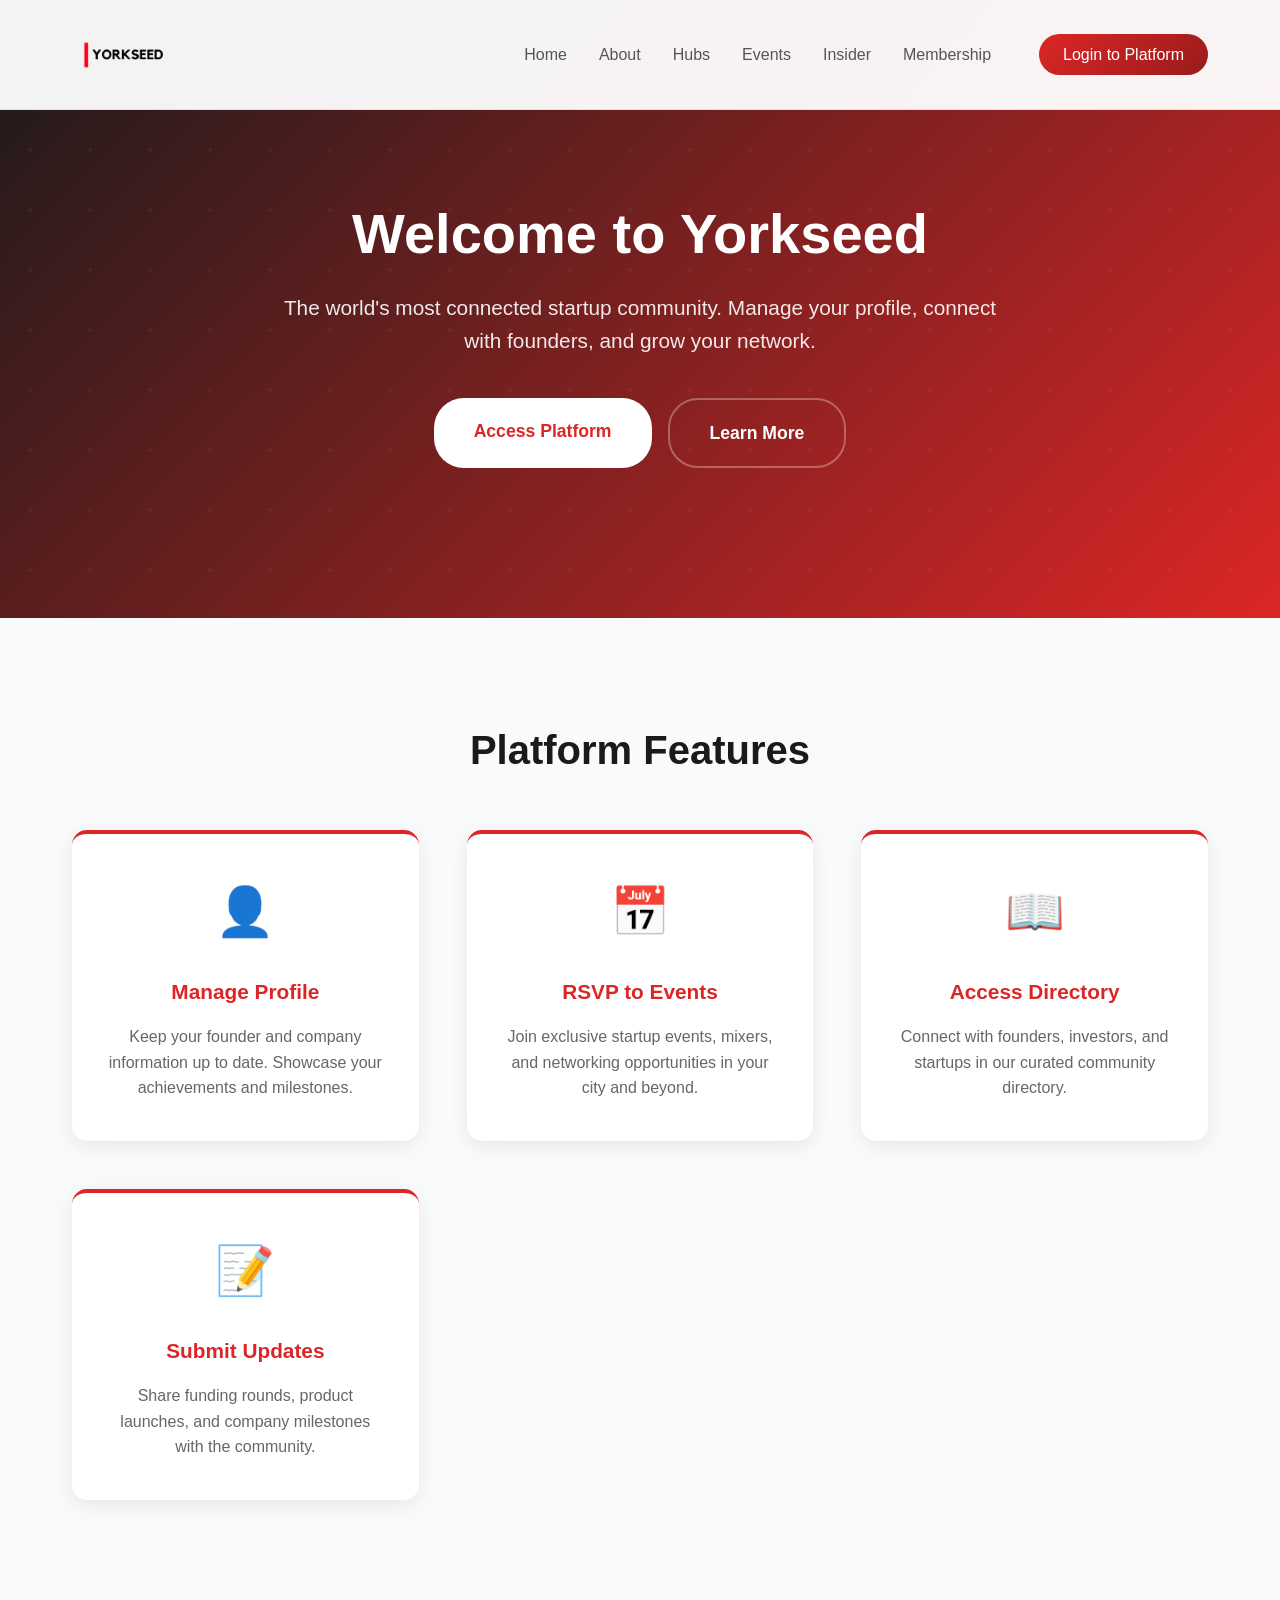
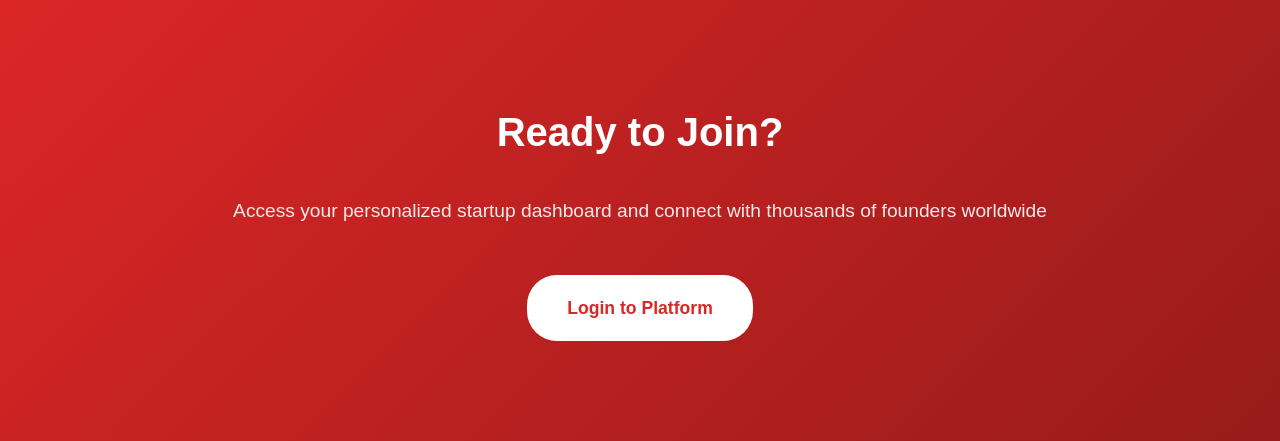
==== index.html @ 7e5f6730 "Update index.html" ====
<!DOCTYPE html>
<html lang="en">
<head>
    <meta charset="UTF-8">
    <meta name="viewport" content="width=device-width, initial-scale=1.0">
    <title>Yorkseed - Startup Community Platform</title>
    <style>
        * {
            margin: 0;
            padding: 0;
            box-sizing: border-box;
        }

        body {
            font-family: 'Inter', -apple-system, BlinkMacSystemFont, sans-serif;
            line-height: 1.6;
            color: #1a1a1a;
            overflow-x: hidden;
        }

        /* Header */
        .header {
            position: fixed;
            height: 110px;
            top: 0;
            width: 100%;
            background: rgba(255, 255, 255, 0.95);
            backdrop-filter: blur(20px);
            border-bottom: 1px solid #e0e0e0;
            z-index: 1000;
            padding: 1rem 0;
            transition: all 0.3s ease;
        }

        .nav-container {
            max-width: 1200px;
            margin: 0 auto;
            display: flex;
            justify-content: space-between;
            align-items: center;
            height: 100%;
            padding: 0 2rem;
        }

        .logo {
            display: flex;
            align-items: center;
            font-size: 1.5rem;
            font-weight: 700;
            text-decoration: none;
        }

        .logo img {
            max-height: 100px;
            height: auto;
            width: auto;
            margin-right: 0.5rem;
            transition: all 0.3s ease;
        }

        .logo-text {
            background: linear-gradient(135deg, #dc2626 0%, #991b1b 100%);
            -webkit-background-clip: text;
            -webkit-text-fill-color: transparent;
            background-clip: text;
        }

        .nav-links {
            display: flex;
            list-style: none;
            gap: 2rem;
            align-items: center;
        }

        .nav-links a {
            text-decoration: none;
            color: #555;
            font-weight: 500;
            transition: color 0.3s ease;
            position: relative;
        }

        .nav-links a:hover {
            color: #dc2626;
        }

        .nav-links a::after {
            content: '';
            position: absolute;
            width: 0;
            height: 2px;
            bottom: -5px;
            left: 50%;
            background: linear-gradient(135deg, #dc2626 0%, #991b1b 100%);
            transition: all 0.3s ease;
            transform: translateX(-50%);
        }

        .nav-links a:hover::after {
            width: 100%;
        }

        .login-btn, .platform-btn {
            background: linear-gradient(135deg, #dc2626 0%, #991b1b 100%);
            color: white !important;
            padding: 0.5rem 1.5rem;
            border-radius: 25px;
            transition: all 0.3s ease;
            border: none;
            cursor: pointer;
            text-decoration: none;
            display: inline-block;
            margin-left: 1rem;
        }

        .login-btn:hover, .platform-btn:hover {
            transform: translateY(-2px);
            box-shadow: 0 10px 25px rgba(220, 38, 38, 0.3);
        }

        /* Hero Section */
        .hero {
            background: linear-gradient(135deg, #1a1a1a 0%, #dc2626 100%);
            color: white;
            padding: 200px 0 150px;
            text-align: center;
            position: relative;
            overflow: hidden;
        }

        .hero::before {
            content: '';
            position: absolute;
            top: 0;
            left: 0;
            right: 0;
            bottom: 0;
            background: url("data:image/svg+xml,%3Csvg width='60' height='60' viewBox='0 0 60 60' xmlns='http://www.w3.org/2000/svg'%3E%3Cg fill='none' fill-rule='evenodd'%3E%3Cg fill='%23ffffff' fill-opacity='0.05'%3E%3Ccircle cx='30' cy='30' r='2'/%3E%3C/g%3E%3C/g%3E%3C/svg%3E");
            animation: float 20s ease-in-out infinite;
        }

        @keyframes float {
            0%, 100% { transform: translateY(0px); }
            50% { transform: translateY(-20px); }
        }

        .hero-content {
            max-width: 800px;
            margin: 0 auto;
            padding: 0 2rem;
            position: relative;
            z-index: 2;
        }

        .hero h1 {
            font-size: 3.5rem;
            font-weight: 700;
            margin-bottom: 1.5rem;
            line-height: 1.2;
        }

        .hero p {
            font-size: 1.3rem;
            opacity: 0.9;
            margin-bottom: 2.5rem;
        }

        .cta-buttons {
            display: flex;
            gap: 1rem;
            justify-content: center;
            flex-wrap: wrap;
        }

        .cta-primary {
            background: white;
            color: #dc2626;
            padding: 1.2rem 2.5rem;
            border: none;
            border-radius: 30px;
            font-size: 1.1rem;
            font-weight: 600;
            cursor: pointer;
            transition: all 0.3s ease;
            text-decoration: none;
            display: inline-block;
        }

        .cta-primary:hover {
            transform: translateY(-3px);
            box-shadow: 0 15px 35px rgba(0, 0, 0, 0.2);
        }

        .cta-secondary {
            background: transparent;
            color: white;
            padding: 1.2rem 2.5rem;
            border: 2px solid rgba(255, 255, 255, 0.3);
            border-radius: 30px;
            font-size: 1.1rem;
            font-weight: 600;
            cursor: pointer;
            transition: all 0.3s ease;
            text-decoration: none;
            display: inline-block;
        }

        .cta-secondary:hover {
            background: rgba(255, 255, 255, 0.1);
            border-color: white;
            transform: translateY(-3px);
        }

        /* Platform Features */
        .platform-features {
            padding: 100px 0;
            background: #f8fafc;
        }

        .container {
            max-width: 1200px;
            margin: 0 auto;
            padding: 0 2rem;
        }

        .section-title {
            text-align: center;
            font-size: 2.5rem;
            font-weight: 700;
            margin-bottom: 3rem;
            color: #1a1a1a;
        }

        .features-grid {
            display: grid;
            grid-template-columns: repeat(auto-fit, minmax(280px, 1fr));
            gap: 3rem;
        }

        .feature-card {
            text-align: center;
            padding: 2.5rem 2rem;
            background: white;
            border-radius: 15px;
            box-shadow: 0 5px 20px rgba(0, 0, 0, 0.08);
            transition: all 0.3s ease;
            border-top: 4px solid #dc2626;
        }

        .feature-card:hover {
            transform: translateY(-5px);
            box-shadow: 0 15px 40px rgba(0, 0, 0, 0.15);
        }

        .feature-icon {
            font-size: 3rem;
            margin-bottom: 1.5rem;
        }

        .feature-title {
            font-size: 1.3rem;
            font-weight: 600;
            color: #dc2626;
            margin-bottom: 1rem;
        }

        .feature-description {
            color: #666;
            line-height: 1.6;
        }

        /* Platform Access Section */
        .platform-access {
            background: linear-gradient(135deg, #dc2626 0%, #991b1b 100%);
            color: white;
            text-align: center;
            padding: 100px 0;
        }

        .platform-access .section-title {
            color: white;
            margin-bottom: 2rem;
        }

        .platform-access p {
            font-size: 1.2rem;
            opacity: 0.9;
            margin-bottom: 3rem;
        }

        /* Mobile Responsive */
        @media (max-width: 768px) {
            .nav-links {
                display: none;
            }

            .hero h1 {
                font-size: 2.5rem;
            }

            .cta-buttons {
                flex-direction: column;
                align-items: center;
            }

            .features-grid {
                grid-template-columns: 1fr;
            }
        }
    </style>
</head>
<body>
    <!-- Header -->
    <header class="header">
        <div class="nav-container">
            <a href="index.html" class="logo">
                <img src="DF3EE29E-8CE9-4C8E-8F29-561E04EF309B-3.PNG" alt="Yorkseed Logo">
            </a>
            <nav>
                <ul class="nav-links">
                    <li><a href="index.html">Home</a></li>
                    <li><a href="about.html">About</a></li>
                    <li><a href="hubs.html">Hubs</a></li>
                    <li><a href="events.html">Events</a></li>
                    <li><a href="insider.html">Insider</a></li>
                    <li><a href="membership.html">Membership</a></li>
                    <li><a href="login.html" class="login-btn">Login to Platform</a></li>
                </ul>
            </nav>
        </div>
    </header>

    <!-- Hero Section -->
    <section class="hero">
        <div class="hero-content">
            <h1>Welcome to Yorkseed</h1>
            <p>The world's most connected startup community. Manage your profile, connect with founders, and grow your network.</p>
            <div class="cta-buttons">
                <a href="login.html" class="cta-primary">Access Platform</a>
                <a href="about.html" class="cta-secondary">Learn More</a>
            </div>
        </div>
    </section>

    <!-- Platform Features -->
    <section class="platform-features">
        <div class="container">
            <h2 class="section-title">Platform Features</h2>
            <div class="features-grid">
                <div class="feature-card">
                    <div class="feature-icon">👤</div>
                    <h3 class="feature-title">Manage Profile</h3>
                    <p class="feature-description">Keep your founder and company information up to date. Showcase your achievements and milestones.</p>
                </div>
                
                <div class="feature-card">
                    <div class="feature-icon">📅</div>
                    <h3 class="feature-title">RSVP to Events</h3>
                    <p class="feature-description">Join exclusive startup events, mixers, and networking opportunities in your city and beyond.</p>
                </div>
                
                <div class="feature-card">
                    <div class="feature-icon">📖</div>
                    <h3 class="feature-title">Access Directory</h3>
                    <p class="feature-description">Connect with founders, investors, and startups in our curated community directory.</p>
                </div>
                
                <div class="feature-card">
                    <div class="feature-icon">📝</div>
                    <h3 class="feature-title">Submit Updates</h3>
                    <p class="feature-description">Share funding rounds, product launches, and company milestones with the community.</p>
                </div>
            </div>
        </div>
    </section>

    <!-- Platform Access CTA -->
    <section class="platform-access">
        <div class="container">
            <h2 class="section-title">Ready to Join?</h2>
            <p>Access your personalized startup dashboard and connect with thousands of founders worldwide</p>
            <a href="login.html" class="cta-primary">Login to Platform</a>
        </div>
    </section>

    <script>
        // Header scroll effect
        window.addEventListener('scroll', function() {
            const header = document.querySelector('.header');
            if (window.scrollY > 100) {
                header.style.background = 'rgba(255, 255, 255, 0.98)';
                header.style.boxShadow = '0 2px 20px rgba(0, 0, 0, 0.1)';
            } else {
                header.style.background = 'rgba(255, 255, 255, 0.95)';
                header.style.boxShadow = 'none';
            }
        });

        // Check if user is already logged in and redirect
        if (localStorage.getItem('yorkseedLoggedIn') === 'true') {
            // If user is logged in, show option to go to dashboard
            const loginButtons = document.querySelectorAll('a[href="login.html"]');
            loginButtons.forEach(btn => {
                btn.textContent = 'Go to Dashboard';
                btn.href = 'login.html#dashboard';
            });
        }
    </script>
</body>
</html>
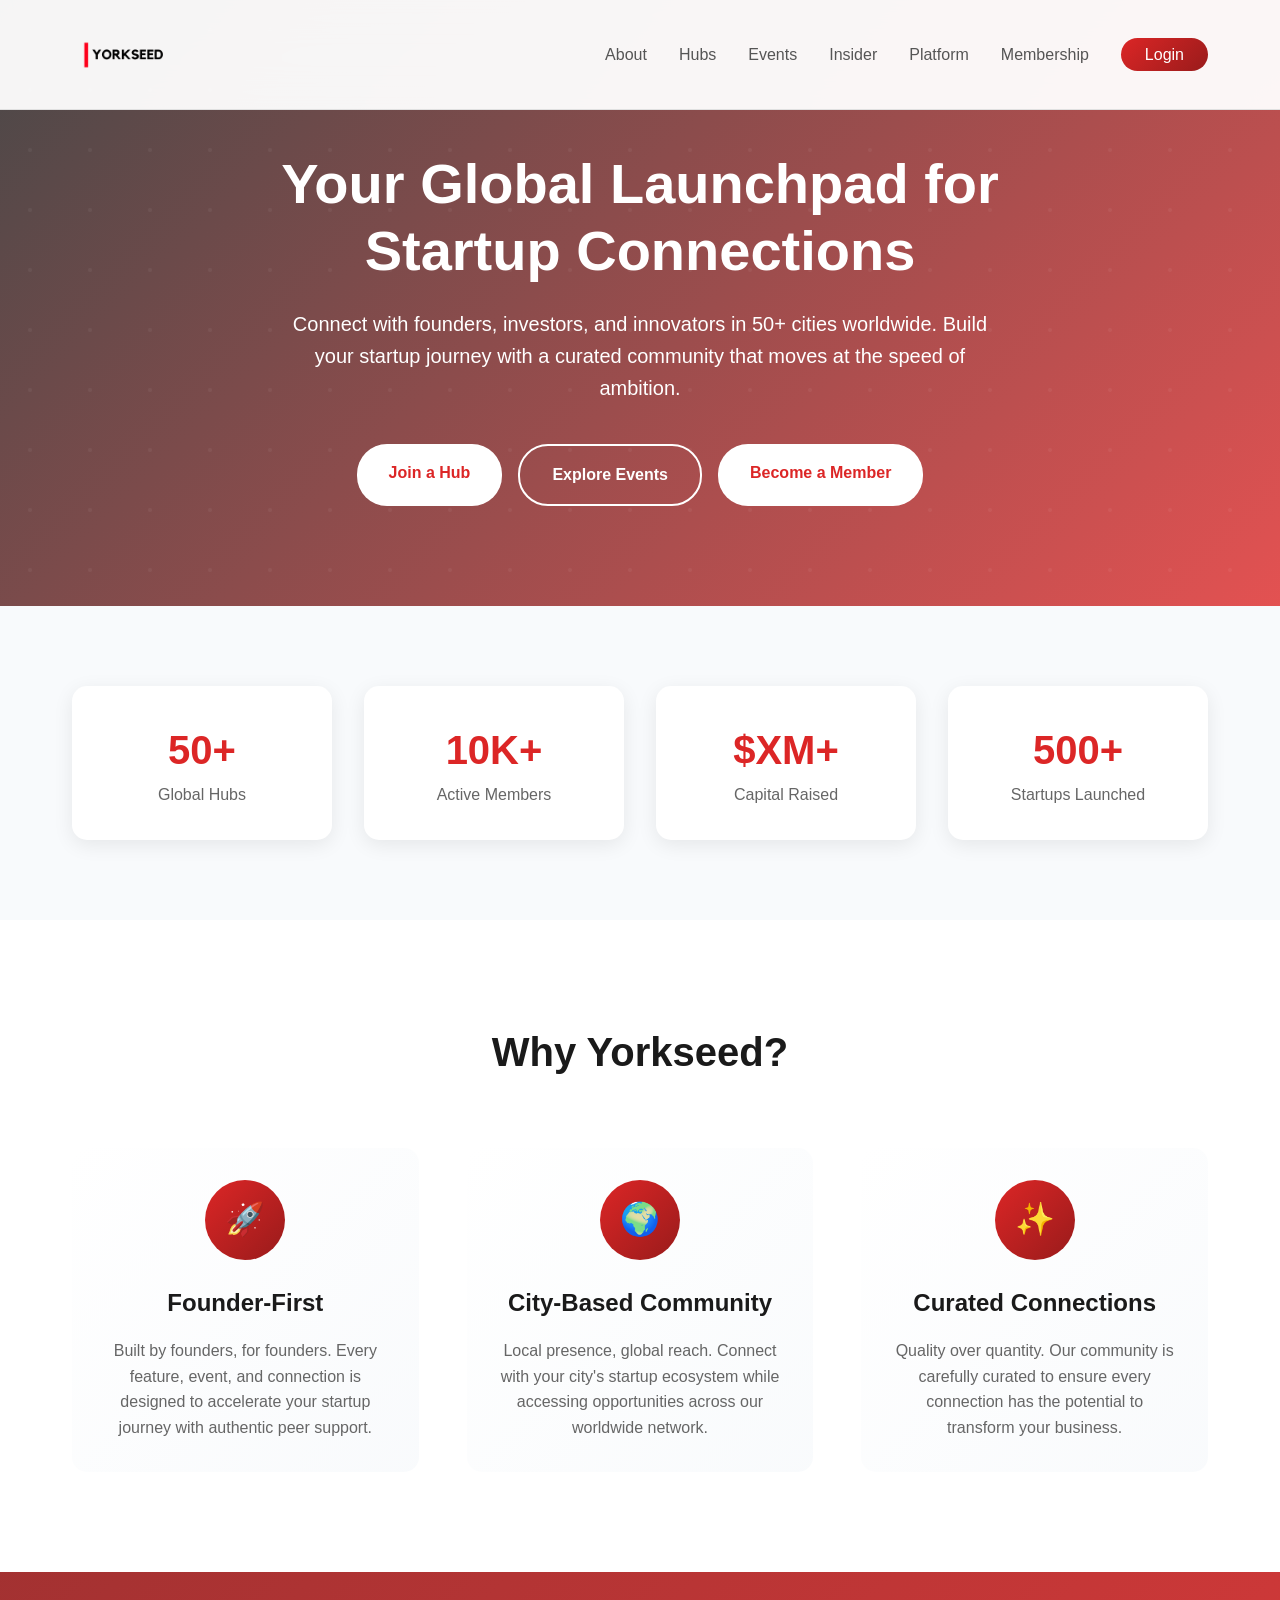
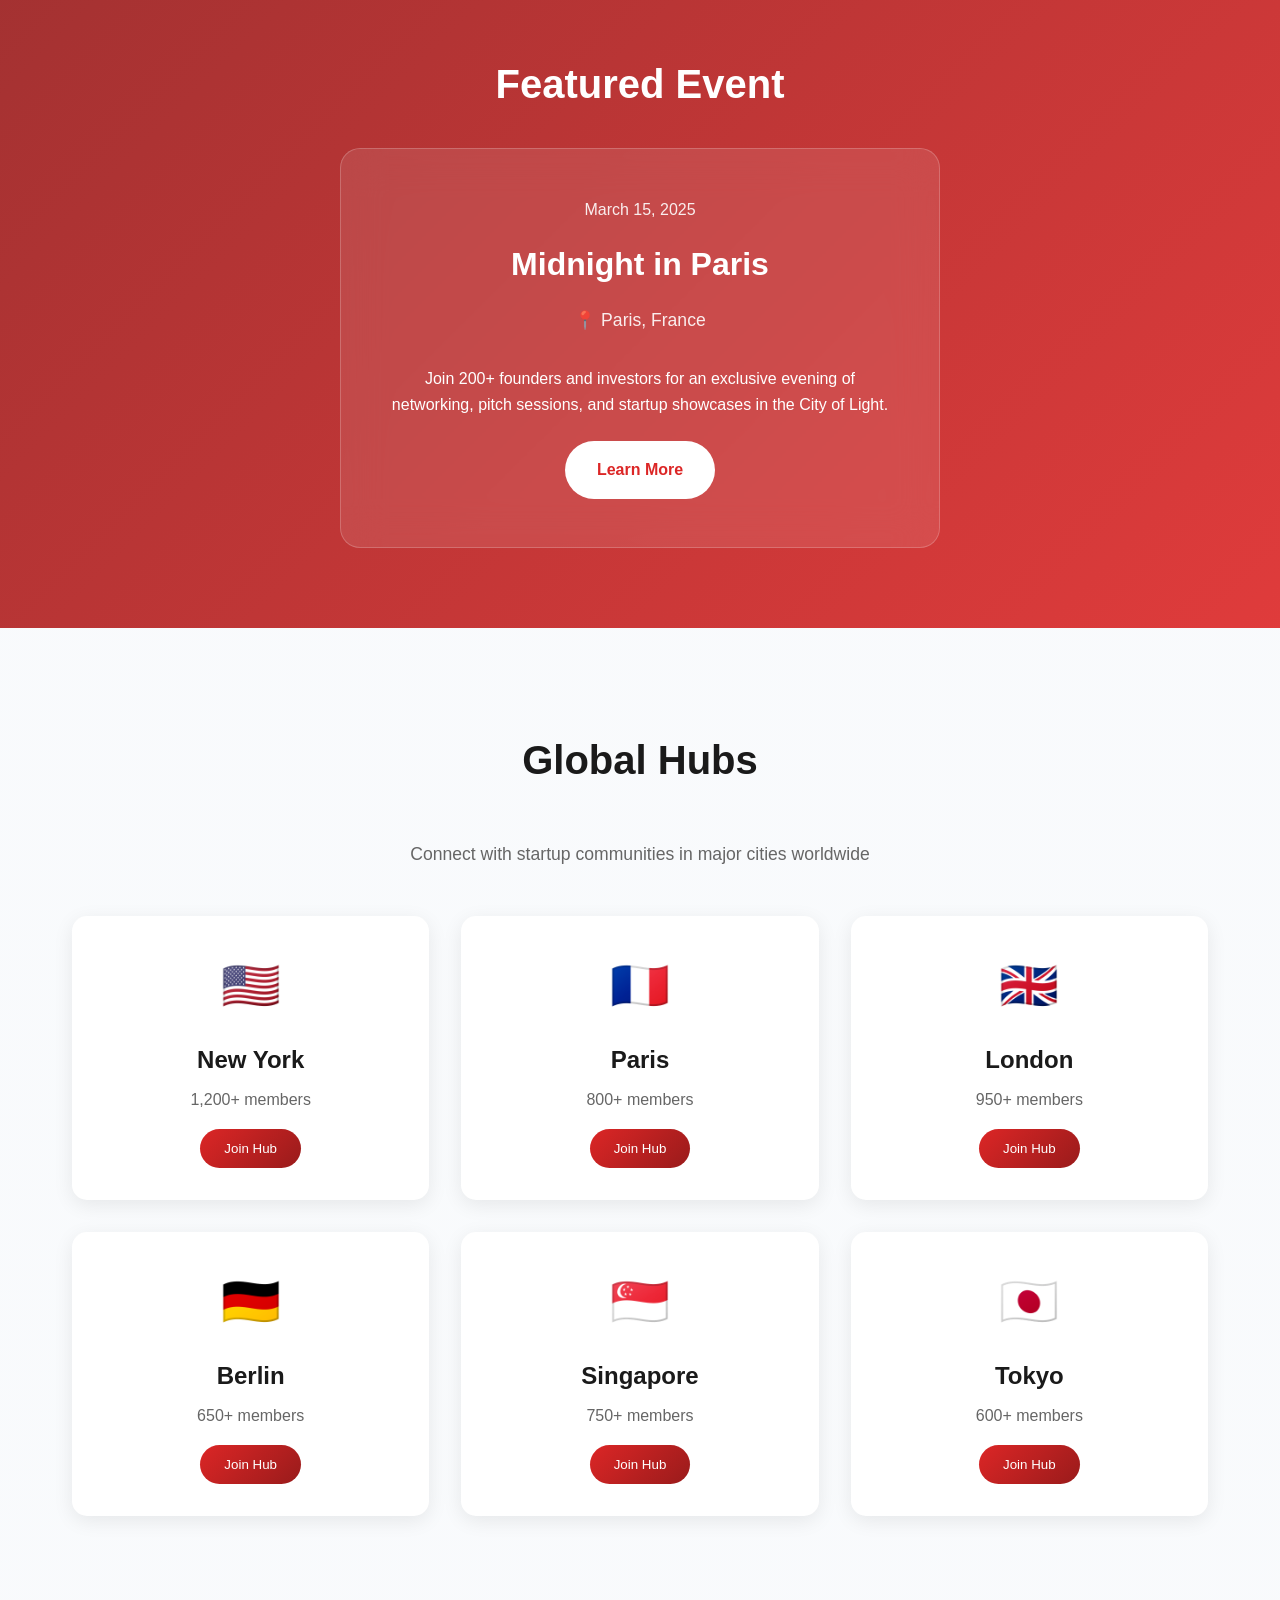
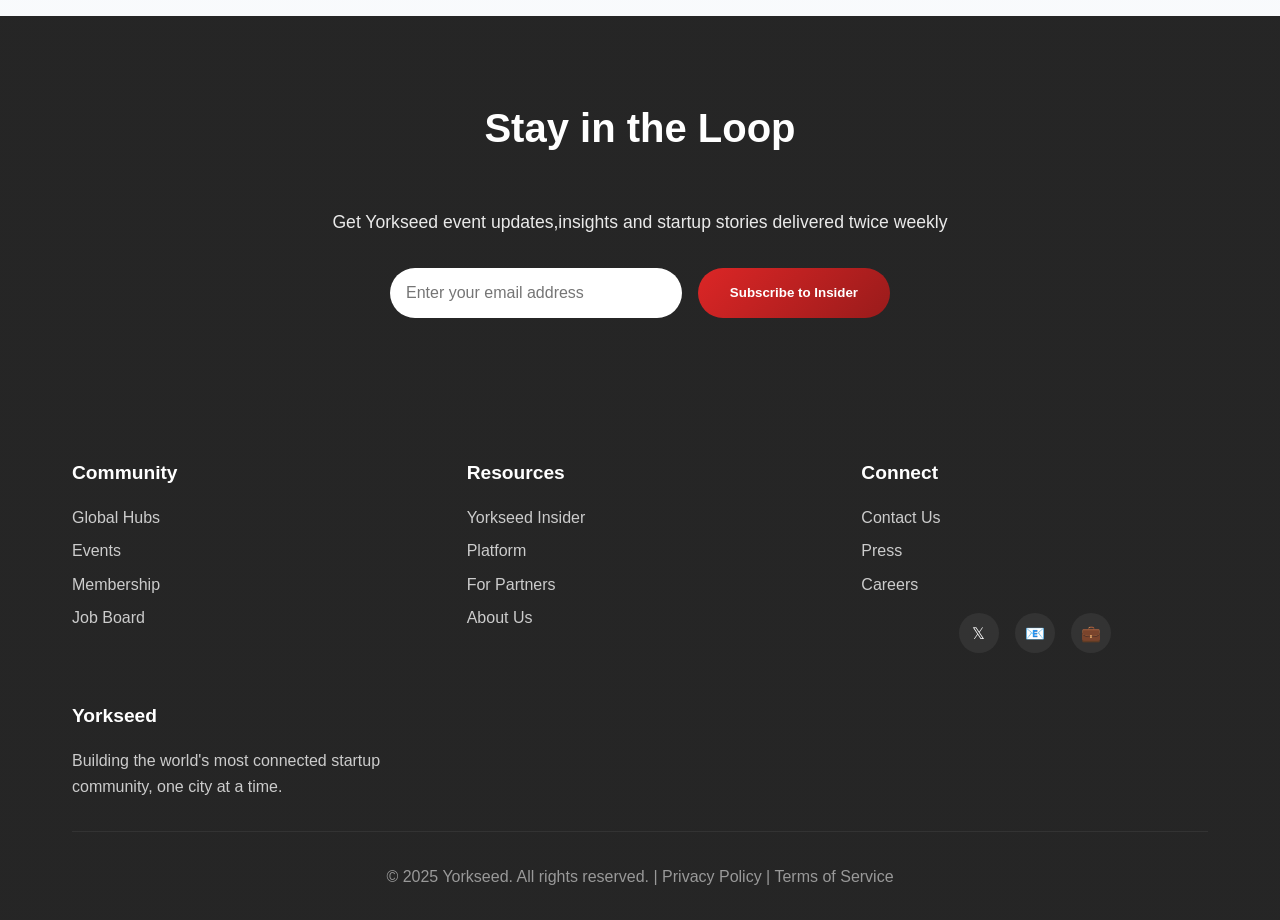
==== commit 7aa60ac6: "Update index.html" ====
--- a/index.html
+++ b/index.html
@@ -3,7 +3,7 @@
 <head>
     <meta charset="UTF-8">
     <meta name="viewport" content="width=device-width, initial-scale=1.0">
-    <title>Yorkseed - Startup Community Platform</title>
+    <title>Yorkseed - Your Global Launchpad for Startup Connections</title>
     <style>
         * {
             margin: 0;
@@ -28,6 +28,7 @@
             backdrop-filter: blur(20px);
             border-bottom: 1px solid #e0e0e0;
             z-index: 1000;
+            align-items: center;
             padding: 1rem 0;
             transition: all 0.3s ease;
         }
@@ -47,15 +48,18 @@
             align-items: center;
             font-size: 1.5rem;
             font-weight: 700;
-            text-decoration: none;
         }
 
         .logo img {
-            max-height: 100px;
+            max-height: 100px; /* keep logo within header */
             height: auto;
             width: auto;
             margin-right: 0.5rem;
             transition: all 0.3s ease;
+        }
+
+        .logo img:hover {
+            transform: scale(1.05);
         }
 
         .logo-text {
@@ -100,7 +104,7 @@
             width: 100%;
         }
 
-        .login-btn, .platform-btn {
+        .login-btn {
             background: linear-gradient(135deg, #dc2626 0%, #991b1b 100%);
             color: white !important;
             padding: 0.5rem 1.5rem;
@@ -108,21 +112,19 @@
             transition: all 0.3s ease;
             border: none;
             cursor: pointer;
-            text-decoration: none;
-            display: inline-block;
-            margin-left: 1rem;
-        }
-
-        .login-btn:hover, .platform-btn:hover {
+        }
+
+        .login-btn:hover {
             transform: translateY(-2px);
             box-shadow: 0 10px 25px rgba(220, 38, 38, 0.3);
         }
 
         /* Hero Section */
         .hero {
-            background: linear-gradient(135deg, #1a1a1a 0%, #dc2626 100%);
+            background: linear-gradient(135deg, rgba(26, 26, 26, 0.8) 0%, rgba(220, 38, 38, 0.8) 100%),
+                        url('https://images.unsplash.com/photo-1559136555-9303baea8ebd?ixlib=rb-4.0.3&auto=format&fit=crop&w=2070&q=80') center/cover;
             color: white;
-            padding: 200px 0 150px;
+            padding: 150px 0 100px;
             text-align: center;
             position: relative;
             overflow: hidden;
@@ -157,12 +159,27 @@
             font-weight: 700;
             margin-bottom: 1.5rem;
             line-height: 1.2;
+            opacity: 0;
+            animation: slideUp 1s ease 0.3s forwards;
         }
 
         .hero p {
-            font-size: 1.3rem;
+            font-size: 1.25rem;
+            margin-bottom: 2.5rem;
             opacity: 0.9;
-            margin-bottom: 2.5rem;
+            opacity: 0;
+            animation: slideUp 1s ease 0.6s forwards;
+        }
+
+        @keyframes slideUp {
+            from {
+                opacity: 0;
+                transform: translateY(30px);
+            }
+            to {
+                opacity: 1;
+                transform: translateY(0);
+            }
         }
 
         .cta-buttons {
@@ -170,57 +187,104 @@
             gap: 1rem;
             justify-content: center;
             flex-wrap: wrap;
-        }
-
-        .cta-primary {
+            opacity: 0;
+            animation: slideUp 1s ease 0.9s forwards;
+        }
+
+        .cta-btn {
             background: white;
             color: #dc2626;
-            padding: 1.2rem 2.5rem;
+            padding: 1rem 2rem;
             border: none;
             border-radius: 30px;
-            font-size: 1.1rem;
             font-weight: 600;
+            font-size: 1rem;
             cursor: pointer;
             transition: all 0.3s ease;
             text-decoration: none;
             display: inline-block;
         }
 
-        .cta-primary:hover {
+        .cta-btn:hover {
             transform: translateY(-3px);
             box-shadow: 0 15px 35px rgba(0, 0, 0, 0.2);
         }
 
-        .cta-secondary {
+        .cta-btn.secondary {
             background: transparent;
             color: white;
-            padding: 1.2rem 2.5rem;
-            border: 2px solid rgba(255, 255, 255, 0.3);
-            border-radius: 30px;
-            font-size: 1.1rem;
-            font-weight: 600;
-            cursor: pointer;
-            transition: all 0.3s ease;
-            text-decoration: none;
-            display: inline-block;
-        }
-
-        .cta-secondary:hover {
-            background: rgba(255, 255, 255, 0.1);
-            border-color: white;
-            transform: translateY(-3px);
-        }
-
-        /* Platform Features */
-        .platform-features {
-            padding: 100px 0;
+            border: 2px solid white;
+        }
+
+        .cta-btn.secondary:hover {
+            background: white;
+            color: #dc2626;
+        }
+
+        /* Stats Section */
+        .stats {
             background: #f8fafc;
+            padding: 80px 0;
+            position: relative;
+        }
+
+        .stats::before {
+            content: '';
+            position: absolute;
+            top: 0;
+            left: 0;
+            right: 0;
+            bottom: 0;
+            background: url('https://images.unsplash.com/photo-1460925895917-afdab827c52f?ixlib=rb-4.0.3&auto=format&fit=crop&w=2015&q=80') center/cover;
+            opacity: 0.05;
+            z-index: 1;
         }
 
         .container {
             max-width: 1200px;
             margin: 0 auto;
             padding: 0 2rem;
+            position: relative;
+            z-index: 2;
+        }
+
+        .stats-grid {
+            display: grid;
+            grid-template-columns: repeat(auto-fit, minmax(250px, 1fr));
+            gap: 2rem;
+            text-align: center;
+        }
+
+        .stat-item {
+            background: white;
+            padding: 2rem;
+            border-radius: 15px;
+            box-shadow: 0 5px 20px rgba(0, 0, 0, 0.08);
+            transition: all 0.3s ease;
+        }
+
+        .stat-item:hover {
+            transform: translateY(-5px);
+            box-shadow: 0 15px 40px rgba(0, 0, 0, 0.15);
+        }
+
+        .stat-number {
+            font-size: 2.5rem;
+            font-weight: 700;
+            color: #dc2626;
+            display: block;
+        }
+
+        .stat-label {
+            color: #666;
+            font-weight: 500;
+            margin-top: 0.5rem;
+        }
+
+        /* Why Yorkseed Section */
+        .why-yorkseed {
+            padding: 100px 0;
+            background: white;
         }
 
         .section-title {
@@ -233,59 +297,338 @@
 
         .features-grid {
             display: grid;
-            grid-template-columns: repeat(auto-fit, minmax(280px, 1fr));
+            grid-template-columns: repeat(auto-fit, minmax(300px, 1fr));
             gap: 3rem;
+            margin-top: 4rem;
         }
 
         .feature-card {
             text-align: center;
-            padding: 2.5rem 2rem;
+            padding: 2rem;
+            transition: all 0.3s ease;
+            position: relative;
+            background: linear-gradient(135deg, rgba(255,255,255,0.9) 0%, rgba(248,250,252,0.9) 100%);
+            border-radius: 15px;
+            overflow: hidden;
+        }
+
+        .feature-card::before {
+            content: '';
+            position: absolute;
+            top: 0;
+            left: 0;
+            right: 0;
+            bottom: 0;
+            background-size: cover;
+            background-position: center;
+            opacity: 0.1;
+            z-index: 1;
+        }
+
+        .feature-card:nth-child(1)::before {
+            background-image: url('https://images.unsplash.com/photo-1556075798-4825dfaaf498?ixlib=rb-4.0.3&auto=format&fit=crop&w=2076&q=80');
+        }
+
+        .feature-card:nth-child(2)::before {
+            background-image: url('https://images.unsplash.com/photo-1526304640581-d334cdbbf45e?ixlib=rb-4.0.3&auto=format&fit=crop&w=2070&q=80');
+        }
+
+        .feature-card:nth-child(3)::before {
+            background-image: url('https://images.unsplash.com/photo-1517048676732-d65bc937f952?ixlib=rb-4.0.3&auto=format&fit=crop&w=2070&q=80');
+        }
+
+        .feature-card > * {
+            position: relative;
+            z-index: 2;
+        }
+
+        .feature-card:hover {
+            transform: translateY(-5px);
+        }
+
+        .feature-icon {
+            width: 80px;
+            height: 80px;
+            background: linear-gradient(135deg, #dc2626 0%, #991b1b 100%);
+            border-radius: 50%;
+            display: flex;
+            align-items: center;
+            justify-content: center;
+            margin: 0 auto 1.5rem;
+            font-size: 2rem;
+        }
+
+        .feature-card h3 {
+            font-size: 1.5rem;
+            font-weight: 600;
+            margin-bottom: 1rem;
+            color: #1a1a1a;
+        }
+
+        .feature-card p {
+            color: #666;
+            line-height: 1.6;
+        }
+
+        /* Featured Event Section */
+        .featured-event {
+            background: linear-gradient(135deg, rgba(153, 27, 27, 0.9) 0%, rgba(220, 38, 38, 0.9) 100%),
+                        url('https://images.unsplash.com/photo-1551818255-e6e10975bc17?ixlib=rb-4.0.3&auto=format&fit=crop&w=2073&q=80') center/cover;
+            color: white;
+            padding: 80px 0;
+            text-align: center;
+        }
+
+        .event-card {
+            background: rgba(255, 255, 255, 0.1);
+            backdrop-filter: blur(20px);
+            border-radius: 20px;
+            padding: 3rem;
+            max-width: 600px;
+            margin: 0 auto;
+            border: 1px solid rgba(255, 255, 255, 0.2);
+        }
+
+        .event-date {
+            font-size: 1rem;
+            opacity: 0.9;
+            margin-bottom: 1rem;
+        }
+
+        .event-title {
+            font-size: 2rem;
+            font-weight: 700;
+            margin-bottom: 1rem;
+        }
+
+        .event-location {
+            font-size: 1.1rem;
+            margin-bottom: 2rem;
+            opacity: 0.9;
+        }
+
+        /* Newsletter Section */
+        .newsletter {
+            background: linear-gradient(135deg, rgba(26, 26, 26, 0.95) 0%, rgba(26, 26, 26, 0.95) 100%),
+                        url('https://images.unsplash.com/photo-1551434678-e076c223a692?ixlib=rb-4.0.3&auto=format&fit=crop&w=2070&q=80') center/cover;
+            color: white;
+            padding: 80px 0;
+            text-align: center;
+        }
+
+        .newsletter-form {
+            max-width: 500px;
+            margin: 2rem auto 0;
+            display: flex;
+            gap: 1rem;
+        }
+
+        .newsletter-input {
+            flex: 1;
+            padding: 1rem;
+            border: none;
+            border-radius: 25px;
+            font-size: 1rem;
+            outline: none;
+        }
+
+        .newsletter-btn {
+            background: linear-gradient(135deg, #dc2626 0%, #991b1b 100%);
+            color: white;
+            border: none;
+            padding: 1rem 2rem;
+            border-radius: 25px;
+            cursor: pointer;
+            font-weight: 600;
+            transition: all 0.3s ease;
+        }
+
+        .newsletter-btn:hover {
+            transform: translateY(-2px);
+            box-shadow: 0 10px 25px rgba(220, 38, 38, 0.3);
+        }
+
+        /* Global Hubs Section */
+        .global-hubs {
+            padding: 100px 0;
+            background: linear-gradient(135deg, rgba(248, 250, 252, 0.9) 0%, rgba(248, 250, 252, 0.9) 100%),
+                        url('https://images.unsplash.com/photo-1477959858617-67f85cf4f1df?ixlib=rb-4.0.3&auto=format&fit=crop&w=2044&q=80') center/cover;
+        }
+
+        .hubs-grid {
+            display: grid;
+            grid-template-columns: repeat(auto-fit, minmax(280px, 1fr));
+            gap: 2rem;
+            margin-top: 3rem;
+        }
+
+        .hub-card {
             background: white;
             border-radius: 15px;
+            padding: 2rem;
+            text-align: center;
             box-shadow: 0 5px 20px rgba(0, 0, 0, 0.08);
             transition: all 0.3s ease;
-            border-top: 4px solid #dc2626;
-        }
-
-        .feature-card:hover {
+            cursor: pointer;
+            position: relative;
+            overflow: hidden;
+        }
+
+        .hub-card::before {
+            content: '';
+            position: absolute;
+            top: 0;
+            left: 0;
+            right: 0;
+            bottom: 0;
+            background-size: cover;
+            background-position: center;
+            opacity: 0.05;
+            transition: opacity 0.3s ease;
+        }
+
+        .hub-card:nth-child(1)::before {
+            background-image: url('https://images.unsplash.com/photo-1496442226666-8d4d0e62e6e9?ixlib=rb-4.0.3&auto=format&fit=crop&w=2070&q=80');
+        }
+
+        .hub-card:nth-child(2)::before {
+            background-image: url('https://images.unsplash.com/photo-1502602898536-47ad22581b52?ixlib=rb-4.0.3&auto=format&fit=crop&w=2073&q=80');
+        }
+
+        .hub-card:nth-child(3)::before {
+            background-image: url('https://images.unsplash.com/photo-1513635269975-59663e0ac1ad?ixlib=rb-4.0.3&auto=format&fit=crop&w=2070&q=80');
+        }
+
+        .hub-card:nth-child(4)::before {
+            background-image: url('https://images.unsplash.com/photo-1587564471511-c0478e5b45cb?ixlib=rb-4.0.3&auto=format&fit=crop&w=2069&q=80');
+        }
+
+        .hub-card:nth-child(5)::before {
+            background-image: url('https://images.unsplash.com/photo-1525625293386-3f8f99389edd?ixlib=rb-4.0.3&auto=format&fit=crop&w=2052&q=80');
+        }
+
+        .hub-card:nth-child(6)::before {
+            background-image: url('https://images.unsplash.com/photo-1540959733332-eab4deabeeaf?ixlib=rb-4.0.3&auto=format&fit=crop&w=2088&q=80');
+        }
+
+        .hub-card > * {
+            position: relative;
+            z-index: 2;
+        }
+
+        .hub-card:hover {
             transform: translateY(-5px);
             box-shadow: 0 15px 40px rgba(0, 0, 0, 0.15);
         }
 
-        .feature-icon {
+        .hub-card:hover::before {
+            opacity: 0.1;
+        }
+
+        .hub-flag {
             font-size: 3rem;
-            margin-bottom: 1.5rem;
-        }
-
-        .feature-title {
-            font-size: 1.3rem;
+            margin-bottom: 1rem;
+        }
+
+        .hub-city {
+            font-size: 1.5rem;
             font-weight: 600;
-            color: #dc2626;
+            margin-bottom: 0.5rem;
+            color: #1a1a1a;
+        }
+
+        .hub-members {
+            color: #666;
             margin-bottom: 1rem;
         }
 
-        .feature-description {
-            color: #666;
-            line-height: 1.6;
-        }
-
-        /* Platform Access Section */
-        .platform-access {
+        .hub-btn {
             background: linear-gradient(135deg, #dc2626 0%, #991b1b 100%);
             color: white;
+            border: none;
+            padding: 0.75rem 1.5rem;
+            border-radius: 20px;
+            cursor: pointer;
+            font-weight: 500;
+            transition: all 0.3s ease;
+        }
+
+        .hub-btn:hover {
+            transform: translateY(-2px);
+            box-shadow: 0 8px 20px rgba(220, 38, 38, 0.3);
+        }
+
+        /* Footer */
+        .footer {
+            background: linear-gradient(135deg, rgba(26, 26, 26, 0.95) 0%, rgba(26, 26, 26, 0.95) 100%),
+                        url('https://images.unsplash.com/photo-1449824913935-59a10b8d2000?ixlib=rb-4.0.3&auto=format&fit=crop&w=2070&q=80') center/cover;
+            color: white;
+            padding: 60px 0 30px;
+        }
+
+        .footer-content {
+            display: grid;
+            grid-template-columns: repeat(auto-fit, minmax(250px, 1fr));
+            gap: 3rem;
+            margin-bottom: 2rem;
+        }
+
+        .footer-section h3 {
+            font-size: 1.2rem;
+            font-weight: 600;
+            margin-bottom: 1rem;
+            color: white;
+        }
+
+        .footer-section ul {
+            list-style: none;
+        }
+
+        .footer-section ul li {
+            margin-bottom: 0.5rem;
+        }
+
+        .footer-section ul li a {
+            color: #ccc;
+            text-decoration: none;
+            transition: color 0.3s ease;
+        }
+
+        .footer-section ul li a:hover {
+            color: #dc2626;
+        }
+
+        .footer-bottom {
+            border-top: 1px solid #333;
+            padding-top: 2rem;
             text-align: center;
-            padding: 100px 0;
-        }
-
-        .platform-access .section-title {
+            color: #999;
+        }
+
+        /* Social Icons */
+        .social-icons {
+            display: flex;
+            gap: 1rem;
+            justify-content: center;
+            margin-top: 1rem;
+        }
+
+        .social-icon {
+            width: 40px;
+            height: 40px;
+            background: #333;
+            border-radius: 50%;
+            display: flex;
+            align-items: center;
+            justify-content: center;
             color: white;
-            margin-bottom: 2rem;
-        }
-
-        .platform-access p {
-            font-size: 1.2rem;
-            opacity: 0.9;
-            margin-bottom: 3rem;
+            text-decoration: none;
+            transition: all 0.3s ease;
+        }
+
+        .social-icon:hover {
+            background: linear-gradient(135deg, #dc2626 0%, #991b1b 100%);
+            transform: translateY(-2px);
         }
 
         /* Mobile Responsive */
@@ -303,7 +646,11 @@
                 align-items: center;
             }
 
-            .features-grid {
+            .newsletter-form {
+                flex-direction: column;
+            }
+
+            .stats-grid {
                 grid-template-columns: 1fr;
             }
         }
@@ -313,18 +660,18 @@
     <!-- Header -->
     <header class="header">
         <div class="nav-container">
-            <a href="index.html" class="logo">
-                <img src="DF3EE29E-8CE9-4C8E-8F29-561E04EF309B-3.PNG" alt="Yorkseed Logo">
-            </a>
+            <div class="logo">
+                <img src="DF3EE29E-8CE9-4C8E-8F29-561E04EF309B-3.PNG">
+            </div>
             <nav>
                 <ul class="nav-links">
-                    <li><a href="index.html">Home</a></li>
                     <li><a href="about.html">About</a></li>
                     <li><a href="hubs.html">Hubs</a></li>
                     <li><a href="events.html">Events</a></li>
                     <li><a href="insider.html">Insider</a></li>
-                    <li><a href="membership.html">Membership</a></li>
-                    <li><a href="login.html" class="login-btn">Login to Platform</a></li>
+                    <li><a href="platforms.html">Platform</a></li>
+                    <li><a href="#membership">Membership</a></li>
+                    <li><a href="#login" class="login-btn">Login</a></li>
                 </ul>
             </nav>
         </div>
@@ -333,57 +680,197 @@
     <!-- Hero Section -->
     <section class="hero">
         <div class="hero-content">
-            <h1>Welcome to Yorkseed</h1>
-            <p>The world's most connected startup community. Manage your profile, connect with founders, and grow your network.</p>
+            <h1>Your Global Launchpad for Startup Connections</h1>
+            <p>Connect with founders, investors, and innovators in 50+ cities worldwide. Build your startup journey with a curated community that moves at the speed of ambition.</p>
             <div class="cta-buttons">
-                <a href="login.html" class="cta-primary">Access Platform</a>
-                <a href="about.html" class="cta-secondary">Learn More</a>
+                <a href="#hubs" class="cta-btn">Join a Hub</a>
+                <a href="#events" class="cta-btn secondary">Explore Events</a>
+                <a href="#membership" class="cta-btn">Become a Member</a>
             </div>
         </div>
     </section>
 
-    <!-- Platform Features -->
-    <section class="platform-features">
+    <!-- Stats Section -->
+    <section class="stats">
         <div class="container">
-            <h2 class="section-title">Platform Features</h2>
-            <div class="features-grid">
-                <div class="feature-card">
-                    <div class="feature-icon">👤</div>
-                    <h3 class="feature-title">Manage Profile</h3>
-                    <p class="feature-description">Keep your founder and company information up to date. Showcase your achievements and milestones.</p>
-                </div>
-                
-                <div class="feature-card">
-                    <div class="feature-icon">📅</div>
-                    <h3 class="feature-title">RSVP to Events</h3>
-                    <p class="feature-description">Join exclusive startup events, mixers, and networking opportunities in your city and beyond.</p>
-                </div>
-                
-                <div class="feature-card">
-                    <div class="feature-icon">📖</div>
-                    <h3 class="feature-title">Access Directory</h3>
-                    <p class="feature-description">Connect with founders, investors, and startups in our curated community directory.</p>
-                </div>
-                
-                <div class="feature-card">
-                    <div class="feature-icon">📝</div>
-                    <h3 class="feature-title">Submit Updates</h3>
-                    <p class="feature-description">Share funding rounds, product launches, and company milestones with the community.</p>
+            <div class="stats-grid">
+                <div class="stat-item">
+                    <span class="stat-number">50+</span>
+                    <span class="stat-label">Global Hubs</span>
+                </div>
+                <div class="stat-item">
+                    <span class="stat-number">10K+</span>
+                    <span class="stat-label">Active Members</span>
+                </div>
+                <div class="stat-item">
+                    <span class="stat-number">$XM+</span>
+                    <span class="stat-label">Capital Raised</span>
+                </div>
+                <div class="stat-item">
+                    <span class="stat-number">500+</span>
+                    <span class="stat-label">Startups Launched</span>
                 </div>
             </div>
         </div>
     </section>
 
-    <!-- Platform Access CTA -->
-    <section class="platform-access">
+    <!-- Why Yorkseed Section -->
+    <section class="why-yorkseed">
         <div class="container">
-            <h2 class="section-title">Ready to Join?</h2>
-            <p>Access your personalized startup dashboard and connect with thousands of founders worldwide</p>
-            <a href="login.html" class="cta-primary">Login to Platform</a>
+            <h2 class="section-title">Why Yorkseed?</h2>
+            <div class="features-grid">
+                <div class="feature-card">
+                    <div class="feature-icon">🚀</div>
+                    <h3>Founder-First</h3>
+                    <p>Built by founders, for founders. Every feature, event, and connection is designed to accelerate your startup journey with authentic peer support.</p>
+                </div>
+                <div class="feature-card">
+                    <div class="feature-icon">🌍</div>
+                    <h3>City-Based Community</h3>
+                    <p>Local presence, global reach. Connect with your city's startup ecosystem while accessing opportunities across our worldwide network.</p>
+                </div>
+                <div class="feature-card">
+                    <div class="feature-icon">✨</div>
+                    <h3>Curated Connections</h3>
+                    <p>Quality over quantity. Our community is carefully curated to ensure every connection has the potential to transform your business.</p>
+                </div>
+            </div>
         </div>
     </section>
 
+    <!-- Featured Event Section -->
+    <section class="featured-event">
+        <div class="container">
+            <h2 class="section-title" style="color: white; margin-bottom: 2rem;">Featured Event</h2>
+            <div class="event-card">
+                <div class="event-date">March 15, 2025</div>
+                <div class="event-title">Midnight in Paris</div>
+                <div class="event-location">📍 Paris, France</div>
+                <p>Join 200+ founders and investors for an exclusive evening of networking, pitch sessions, and startup showcases in the City of Light.</p>
+                <a href="#events" class="cta-btn" style="margin-top: 1.5rem;">Learn More</a>
+            </div>
+        </div>
+    </section>
+
+    <!-- Global Hubs Section -->
+    <section class="global-hubs">
+        <div class="container">
+            <h2 class="section-title">Global Hubs</h2>
+            <p style="text-align: center; color: #666; font-size: 1.1rem;">Connect with startup communities in major cities worldwide</p>
+            <div class="hubs-grid">
+                <div class="hub-card">
+                    <div class="hub-flag">🇺🇸</div>
+                    <div class="hub-city">New York</div>
+                    <div class="hub-members">1,200+ members</div>
+                    <button class="hub-btn">Join Hub</button>
+                </div>
+                <div class="hub-card">
+                    <div class="hub-flag">🇫🇷</div>
+                    <div class="hub-city">Paris</div>
+                    <div class="hub-members">800+ members</div>
+                    <button class="hub-btn">Join Hub</button>
+                </div>
+                <div class="hub-card">
+                    <div class="hub-flag">🇬🇧</div>
+                    <div class="hub-city">London</div>
+                    <div class="hub-members">950+ members</div>
+                    <button class="hub-btn">Join Hub</button>
+                </div>
+                <div class="hub-card">
+                    <div class="hub-flag">🇩🇪</div>
+                    <div class="hub-city">Berlin</div>
+                    <div class="hub-members">650+ members</div>
+                    <button class="hub-btn">Join Hub</button>
+                </div>
+                <div class="hub-card">
+                    <div class="hub-flag">🇸🇬</div>
+                    <div class="hub-city">Singapore</div>
+                    <div class="hub-members">750+ members</div>
+                    <button class="hub-btn">Join Hub</button>
+                </div>
+                <div class="hub-card">
+                    <div class="hub-flag">🇯🇵</div>
+                    <div class="hub-city">Tokyo</div>
+                    <div class="hub-members">600+ members</div>
+                    <button class="hub-btn">Join Hub</button>
+                </div>
+            </div>
+        </div>
+    </section>
+
+    <!-- Newsletter Section -->
+    <section class="newsletter">
+        <div class="container">
+            <h2 class="section-title" style="color: white;">Stay in the Loop</h2>
+            <p style="font-size: 1.1rem; opacity: 0.9;">Get Yorkseed event updates,insights and startup stories delivered twice weekly</p>
+            <form class="newsletter-form">
+                <input type="email" class="newsletter-input" placeholder="Enter your email address" required>
+                <button type="submit" class="newsletter-btn">Subscribe to Insider</button>
+            </form>
+        </div>
+    </section>
+
+    <!-- Footer -->
+    <footer class="footer">
+        <div class="container">
+            <div class="footer-content">
+                <div class="footer-section">
+                    <h3>Community</h3>
+                    <ul>
+                        <li><a href="#hubs">Global Hubs</a></li>
+                        <li><a href="#events">Events</a></li>
+                        <li><a href="#membership">Membership</a></li>
+                        <li><a href="#jobs">Job Board</a></li>
+                    </ul>
+                </div>
+                <div class="footer-section">
+                    <h3>Resources</h3>
+                    <ul>
+                        <li><a href="#insider">Yorkseed Insider</a></li>
+                        <li><a href="#platform">Platform</a></li>
+                        <li><a href="#partners">For Partners</a></li>
+                        <li><a href="#about">About Us</a></li>
+                    </ul>
+                </div>
+                <div class="footer-section">
+                    <h3>Connect</h3>
+                    <ul>
+                        <li><a href="#contact">Contact Us</a></li>
+                        <li><a href="#press">Press</a></li>
+                        <li><a href="#careers">Careers</a></li>
+                    </ul>
+                    <div class="social-icons">
+                        <a href="#" class="social-icon">𝕏</a>
+                        <a href="#" class="social-icon">📧</a>
+                        <a href="#" class="social-icon">💼</a>
+                    </div>
+                </div>
+                <div class="footer-section">
+                    <h3>Yorkseed</h3>
+                    <p style="color: #ccc; line-height: 1.6;">Building the world's most connected startup community, one city at a time.</p>
+                </div>
+            </div>
+            <div class="footer-bottom">
+                <p>&copy; 2025 Yorkseed. All rights reserved. | Privacy Policy | Terms of Service</p>
+            </div>
+        </div>
+    </footer>
+
     <script>
+        // Smooth scrolling for navigation links
+        document.querySelectorAll('a[href^="#"]').forEach(anchor => {
+            anchor.addEventListener('click', function (e) {
+                e.preventDefault();
+                const target = document.querySelector(this.getAttribute('href'));
+                if (target) {
+                    target.scrollIntoView({
+                        behavior: 'smooth',
+                        block: 'start'
+                    });
+                }
+            });
+        });
+
         // Header scroll effect
         window.addEventListener('scroll', function() {
             const header = document.querySelector('.header');
@@ -396,15 +883,53 @@
             }
         });
 
-        // Check if user is already logged in and redirect
-        if (localStorage.getItem('yorkseedLoggedIn') === 'true') {
-            // If user is logged in, show option to go to dashboard
-            const loginButtons = document.querySelectorAll('a[href="login.html"]');
-            loginButtons.forEach(btn => {
-                btn.textContent = 'Go to Dashboard';
-                btn.href = 'login.html#dashboard';
+        // Newsletter form submission
+        document.querySelector('.newsletter-form').addEventListener('submit', function(e) {
+            e.preventDefault();
+            const email = this.querySelector('.newsletter-input').value;
+            alert('Thanks for subscribing! We\'ll send you the latest startup insights and opportunities.');
+            this.querySelector('.newsletter-input').value = '';
+        });
+
+        // Hub card interactions
+        document.querySelectorAll('.hub-card').forEach(card => {
+            card.addEventListener('click', function() {
+                const city = this.querySelector('.hub-city').textContent;
+                alert(`Joining ${city} hub! You'll be redirected to the application form.`);
             });
-        }
+        });
+
+        // Animated counters for stats
+        function animateCounters() {
+            const counters = document.querySelectorAll('.stat-number');
+            counters.forEach(counter => {
+                const target = parseInt(counter.textContent.replace(/\D/g, ''));
+                const increment = target / 100;
+                let current = 0;
+                
+                const timer = setInterval(() => {
+                    current += increment;
+                    if (current >= target) {
+                        counter.textContent = counter.textContent.replace(/\d+/, target);
+                        clearInterval(timer);
+                    } else {
+                        counter.textContent = counter.textContent.replace(/\d+/, Math.floor(current));
+                    }
+                }, 20);
+            });
+        }
+
+        // Trigger counter animation when stats section is visible
+        const observer = new IntersectionObserver((entries) => {
+            entries.forEach(entry => {
+                if (entry.isIntersecting) {
+                    animateCounters();
+                    observer.unobserve(entry.target);
+                }
+            });
+        });
+
+        observer.observe(document.querySelector('.stats'));
     </script>
 </body>
 </html>
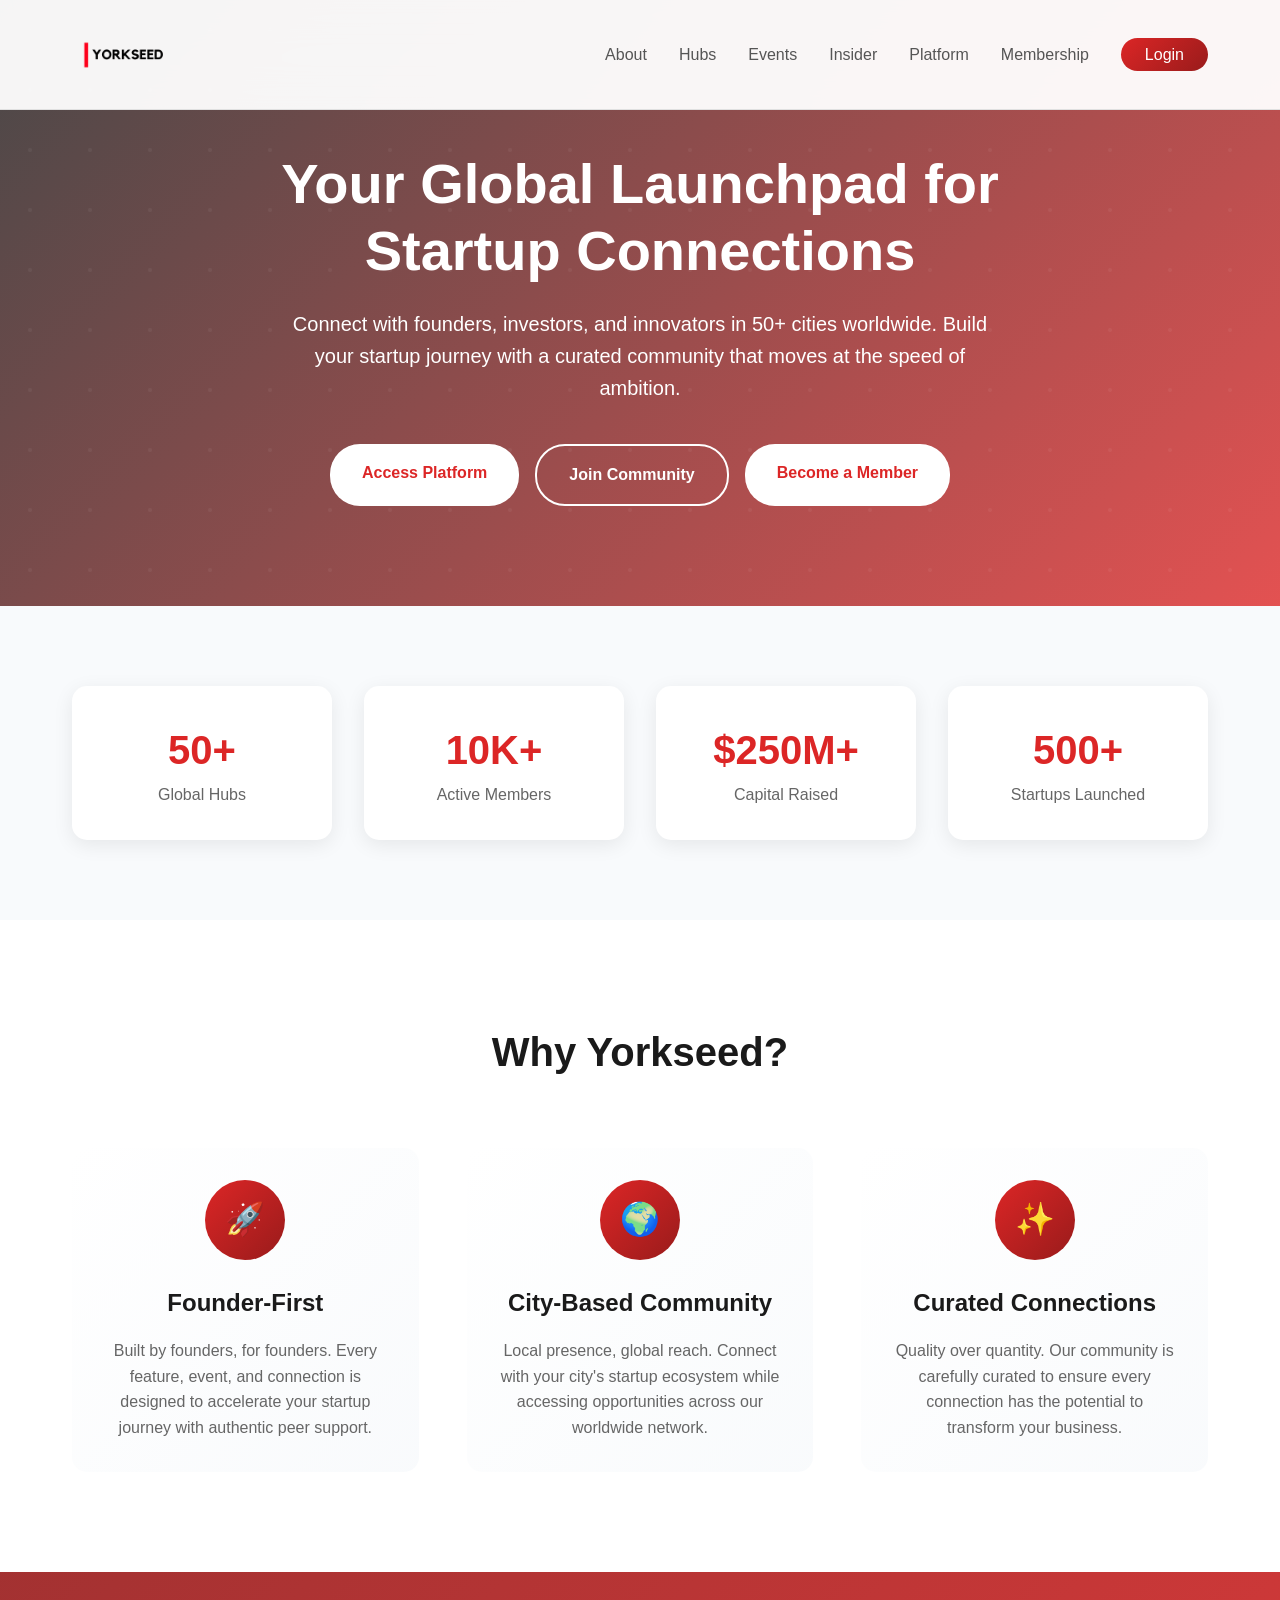
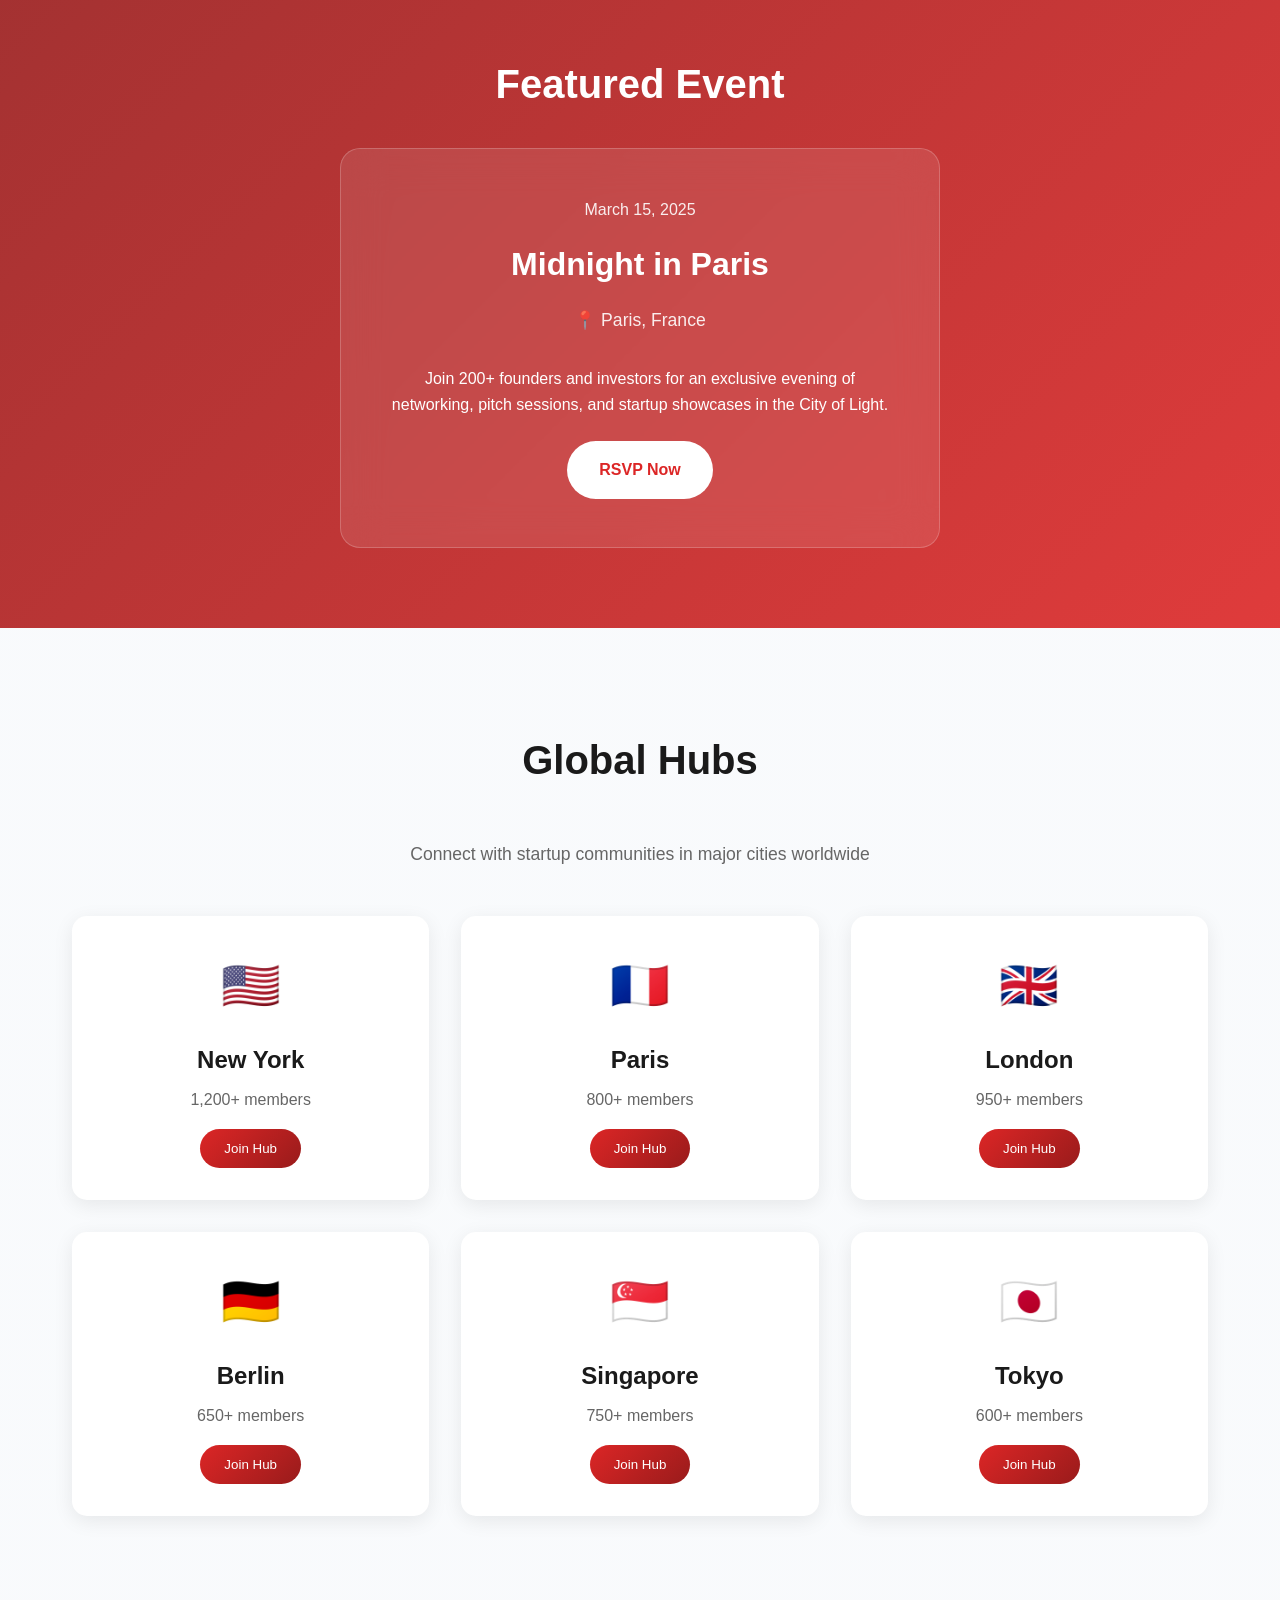
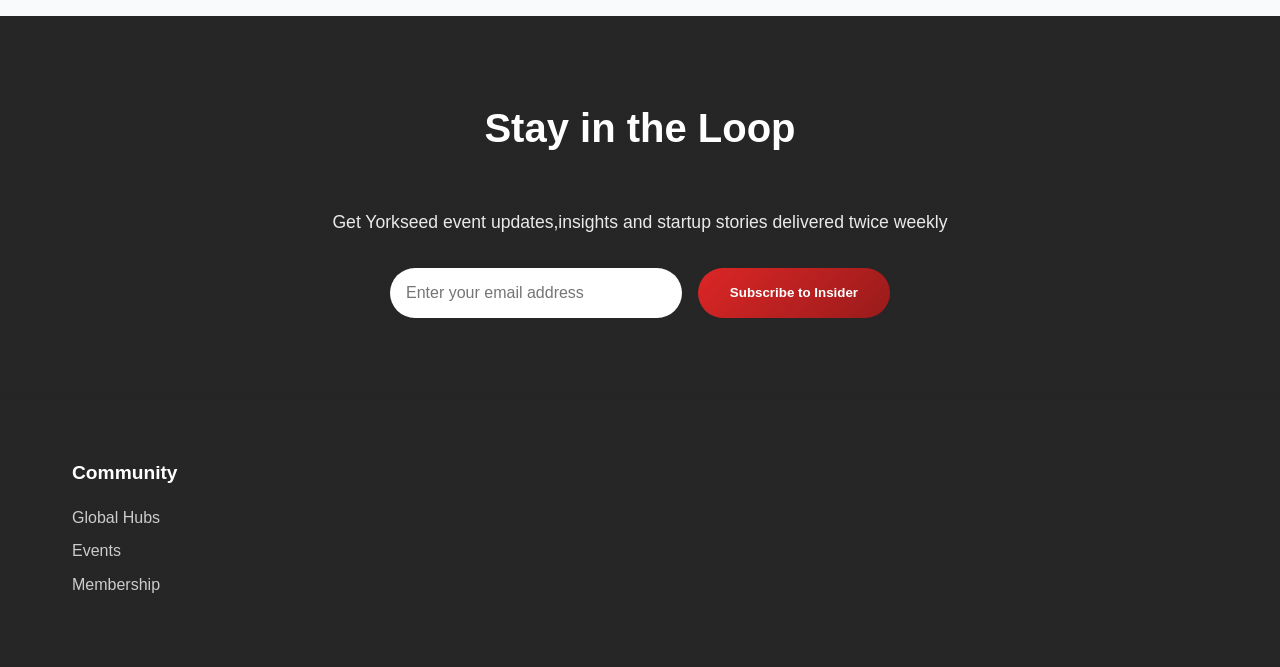
==== commit be67950e: "Update index.html" ====
--- a/index.html
+++ b/index.html
@@ -670,8 +670,8 @@
                     <li><a href="events.html">Events</a></li>
                     <li><a href="insider.html">Insider</a></li>
                     <li><a href="platforms.html">Platform</a></li>
-                    <li><a href="#membership">Membership</a></li>
-                    <li><a href="#login" class="login-btn">Login</a></li>
+                    <li><a href="membership.html">Membership</a></li>
+                    <li><a href="login.html" class="login-btn">Login</a></li>
                 </ul>
             </nav>
         </div>
@@ -683,9 +683,9 @@
             <h1>Your Global Launchpad for Startup Connections</h1>
             <p>Connect with founders, investors, and innovators in 50+ cities worldwide. Build your startup journey with a curated community that moves at the speed of ambition.</p>
             <div class="cta-buttons">
-                <a href="#hubs" class="cta-btn">Join a Hub</a>
-                <a href="#events" class="cta-btn secondary">Explore Events</a>
-                <a href="#membership" class="cta-btn">Become a Member</a>
+                <a href="login.html" class="cta-btn">Access Platform</a>
+                <a href="login.html" class="cta-btn secondary">Join Community</a>
+                <a href="membership.html" class="cta-btn">Become a Member</a>
             </div>
         </div>
     </section>
@@ -703,7 +703,7 @@
                     <span class="stat-label">Active Members</span>
                 </div>
                 <div class="stat-item">
-                    <span class="stat-number">$XM+</span>
+                    <span class="stat-number">$250M+</span>
                     <span class="stat-label">Capital Raised</span>
                 </div>
                 <div class="stat-item">
@@ -747,7 +747,7 @@
                 <div class="event-title">Midnight in Paris</div>
                 <div class="event-location">📍 Paris, France</div>
                 <p>Join 200+ founders and investors for an exclusive evening of networking, pitch sessions, and startup showcases in the City of Light.</p>
-                <a href="#events" class="cta-btn" style="margin-top: 1.5rem;">Learn More</a>
+                <a href="login.html" class="cta-btn" style="margin-top: 1.5rem;">RSVP Now</a>
             </div>
         </div>
     </section>
@@ -817,119 +817,6 @@
                 <div class="footer-section">
                     <h3>Community</h3>
                     <ul>
-                        <li><a href="#hubs">Global Hubs</a></li>
-                        <li><a href="#events">Events</a></li>
-                        <li><a href="#membership">Membership</a></li>
-                        <li><a href="#jobs">Job Board</a></li>
-                    </ul>
-                </div>
-                <div class="footer-section">
-                    <h3>Resources</h3>
-                    <ul>
-                        <li><a href="#insider">Yorkseed Insider</a></li>
-                        <li><a href="#platform">Platform</a></li>
-                        <li><a href="#partners">For Partners</a></li>
-                        <li><a href="#about">About Us</a></li>
-                    </ul>
-                </div>
-                <div class="footer-section">
-                    <h3>Connect</h3>
-                    <ul>
-                        <li><a href="#contact">Contact Us</a></li>
-                        <li><a href="#press">Press</a></li>
-                        <li><a href="#careers">Careers</a></li>
-                    </ul>
-                    <div class="social-icons">
-                        <a href="#" class="social-icon">𝕏</a>
-                        <a href="#" class="social-icon">📧</a>
-                        <a href="#" class="social-icon">💼</a>
-                    </div>
-                </div>
-                <div class="footer-section">
-                    <h3>Yorkseed</h3>
-                    <p style="color: #ccc; line-height: 1.6;">Building the world's most connected startup community, one city at a time.</p>
-                </div>
-            </div>
-            <div class="footer-bottom">
-                <p>&copy; 2025 Yorkseed. All rights reserved. | Privacy Policy | Terms of Service</p>
-            </div>
-        </div>
-    </footer>
-
-    <script>
-        // Smooth scrolling for navigation links
-        document.querySelectorAll('a[href^="#"]').forEach(anchor => {
-            anchor.addEventListener('click', function (e) {
-                e.preventDefault();
-                const target = document.querySelector(this.getAttribute('href'));
-                if (target) {
-                    target.scrollIntoView({
-                        behavior: 'smooth',
-                        block: 'start'
-                    });
-                }
-            });
-        });
-
-        // Header scroll effect
-        window.addEventListener('scroll', function() {
-            const header = document.querySelector('.header');
-            if (window.scrollY > 100) {
-                header.style.background = 'rgba(255, 255, 255, 0.98)';
-                header.style.boxShadow = '0 2px 20px rgba(0, 0, 0, 0.1)';
-            } else {
-                header.style.background = 'rgba(255, 255, 255, 0.95)';
-                header.style.boxShadow = 'none';
-            }
-        });
-
-        // Newsletter form submission
-        document.querySelector('.newsletter-form').addEventListener('submit', function(e) {
-            e.preventDefault();
-            const email = this.querySelector('.newsletter-input').value;
-            alert('Thanks for subscribing! We\'ll send you the latest startup insights and opportunities.');
-            this.querySelector('.newsletter-input').value = '';
-        });
-
-        // Hub card interactions
-        document.querySelectorAll('.hub-card').forEach(card => {
-            card.addEventListener('click', function() {
-                const city = this.querySelector('.hub-city').textContent;
-                alert(`Joining ${city} hub! You'll be redirected to the application form.`);
-            });
-        });
-
-        // Animated counters for stats
-        function animateCounters() {
-            const counters = document.querySelectorAll('.stat-number');
-            counters.forEach(counter => {
-                const target = parseInt(counter.textContent.replace(/\D/g, ''));
-                const increment = target / 100;
-                let current = 0;
-                
-                const timer = setInterval(() => {
-                    current += increment;
-                    if (current >= target) {
-                        counter.textContent = counter.textContent.replace(/\d+/, target);
-                        clearInterval(timer);
-                    } else {
-                        counter.textContent = counter.textContent.replace(/\d+/, Math.floor(current));
-                    }
-                }, 20);
-            });
-        }
-
-        // Trigger counter animation when stats section is visible
-        const observer = new IntersectionObserver((entries) => {
-            entries.forEach(entry => {
-                if (entry.isIntersecting) {
-                    animateCounters();
-                    observer.unobserve(entry.target);
-                }
-            });
-        });
-
-        observer.observe(document.querySelector('.stats'));
-    </script>
-</body>
-</html>
+                        <li><a href="hubs.html">Global Hubs</a></li>
+                        <li><a href="events.html">Events</a></li>
+                        <li><a href="membership.html">Membership</a>
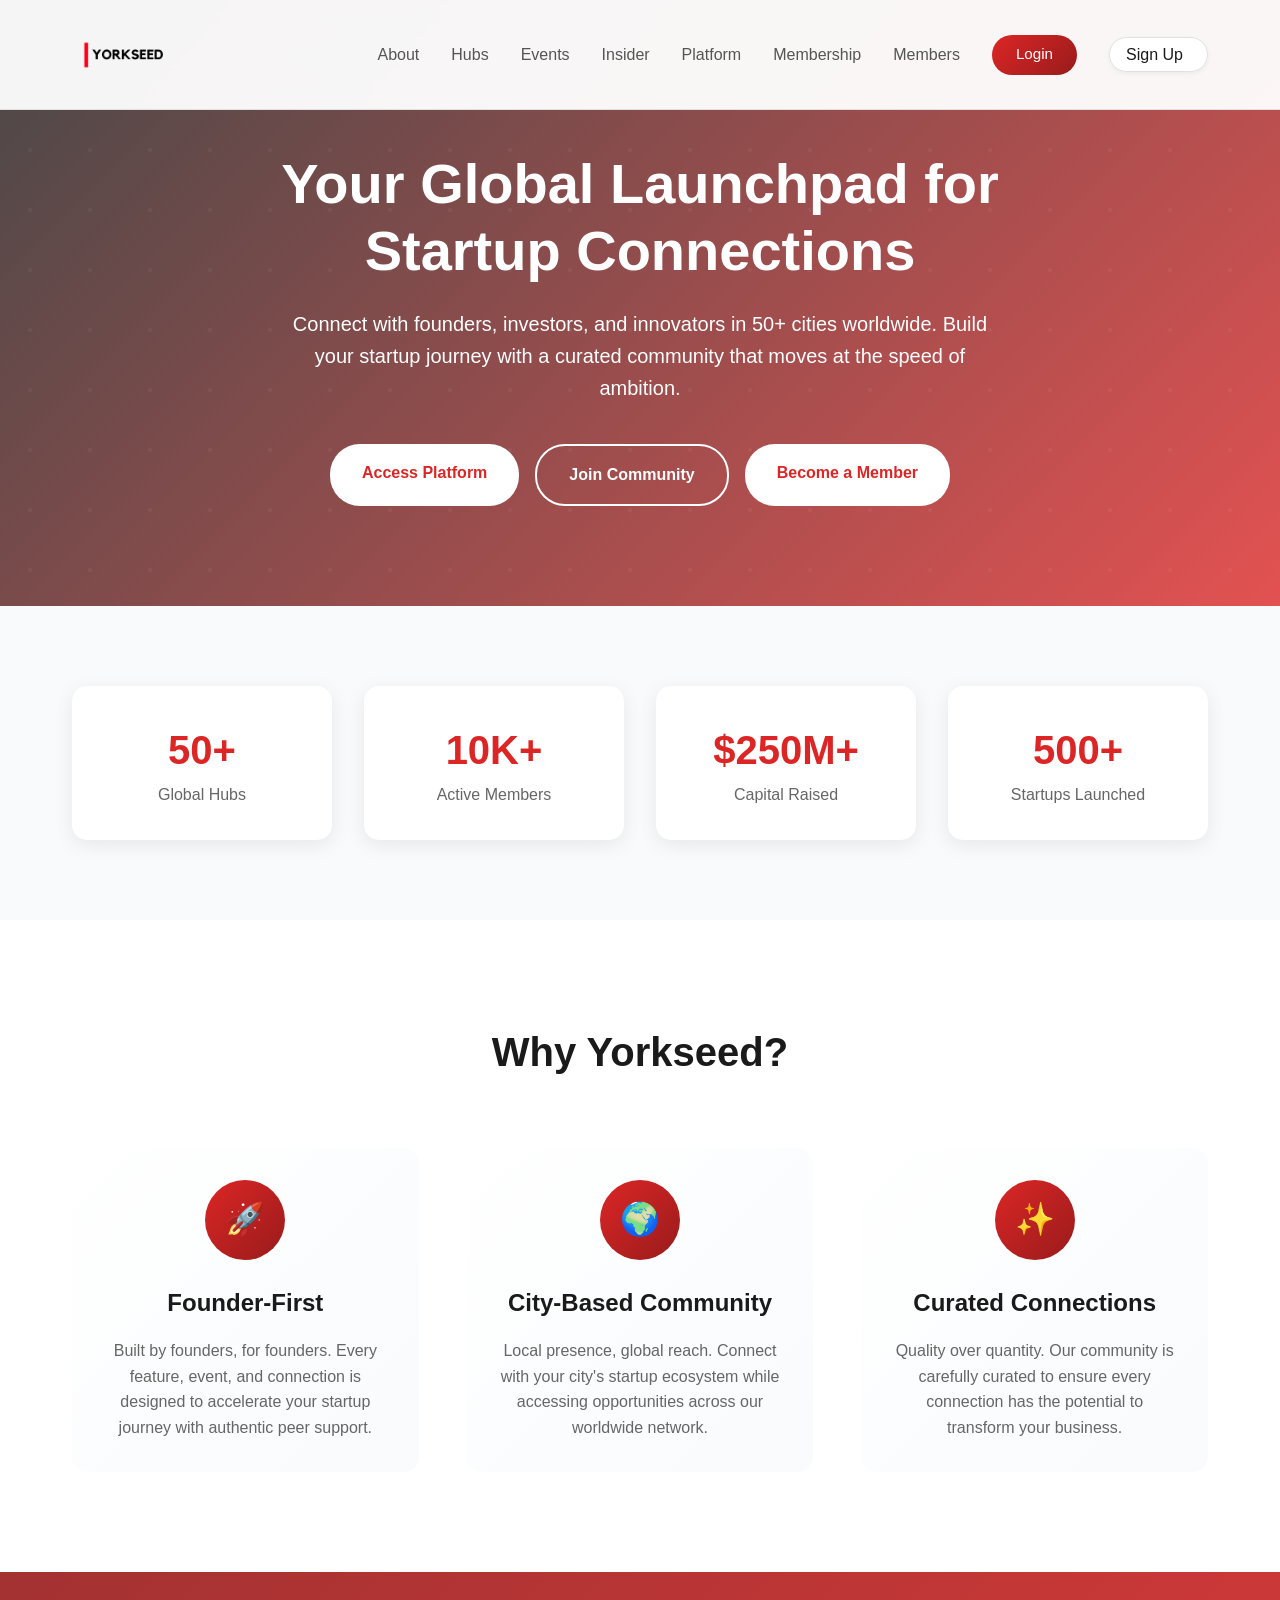
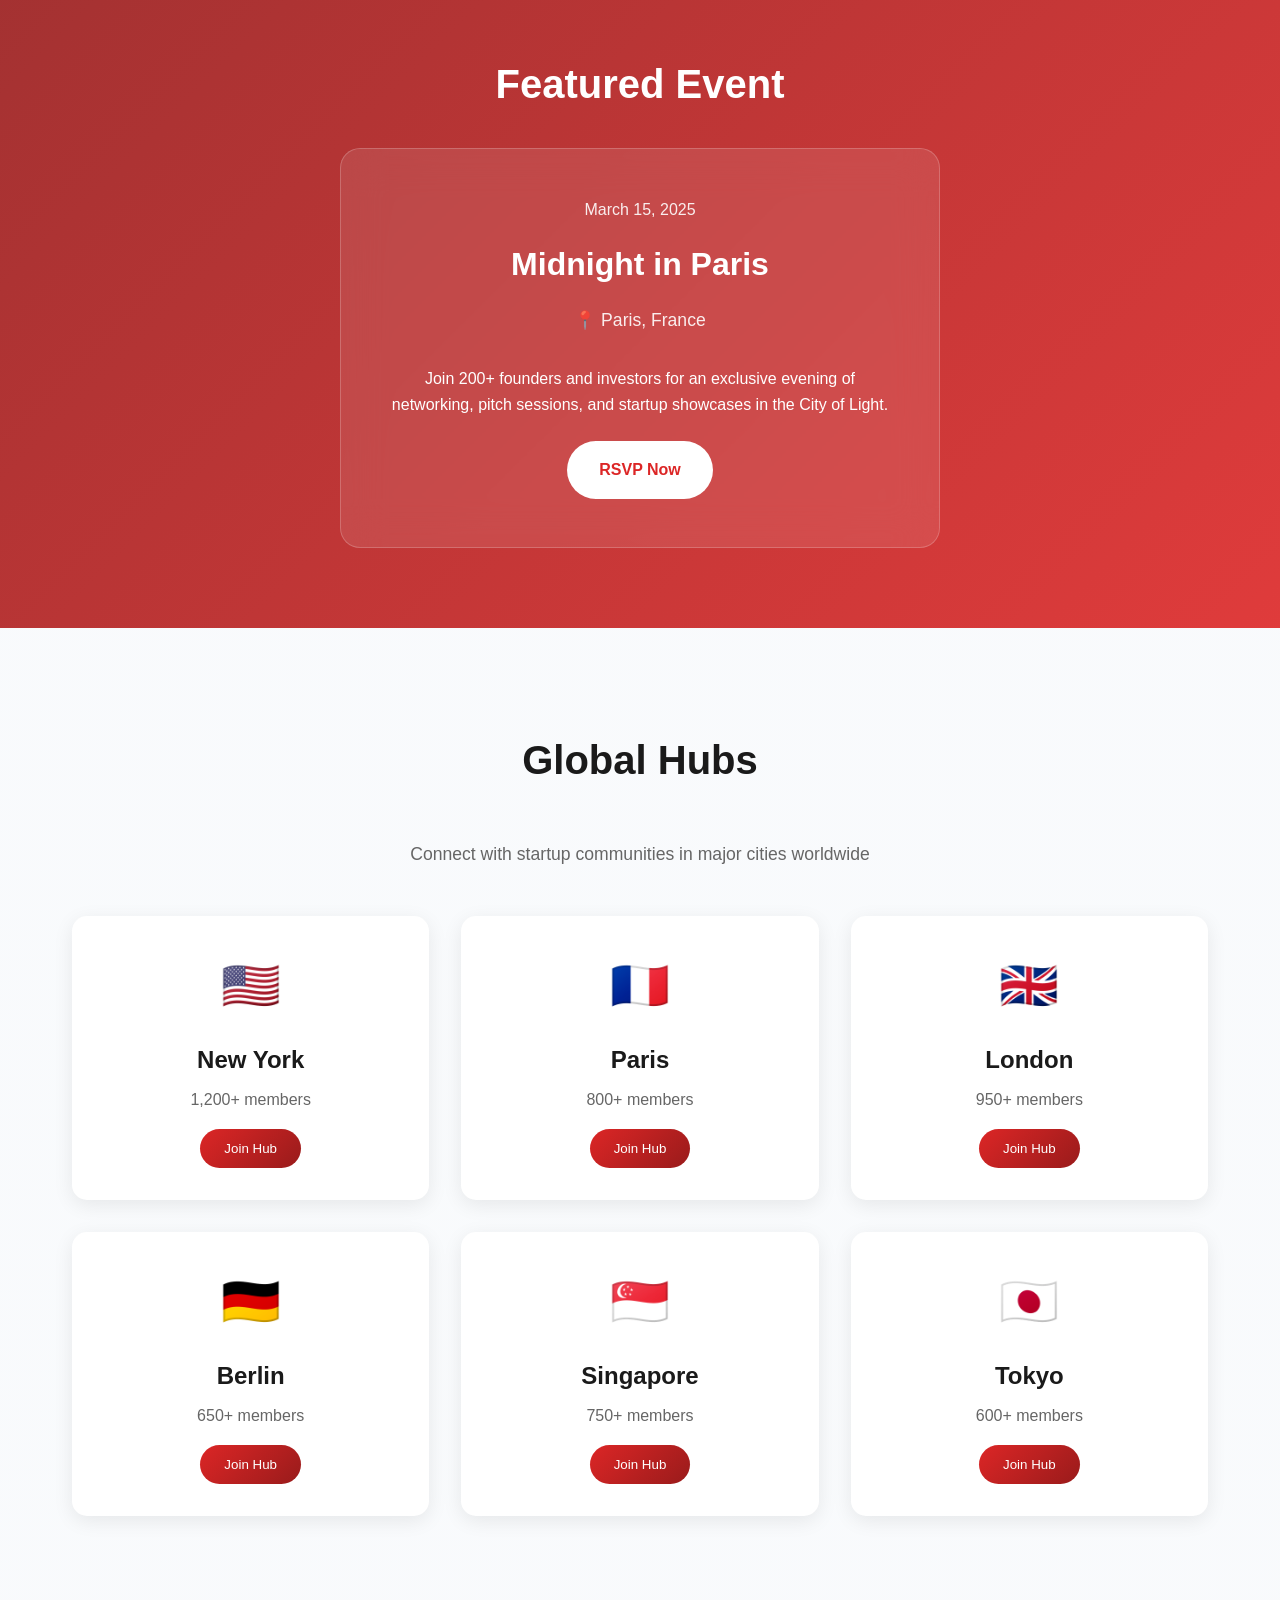
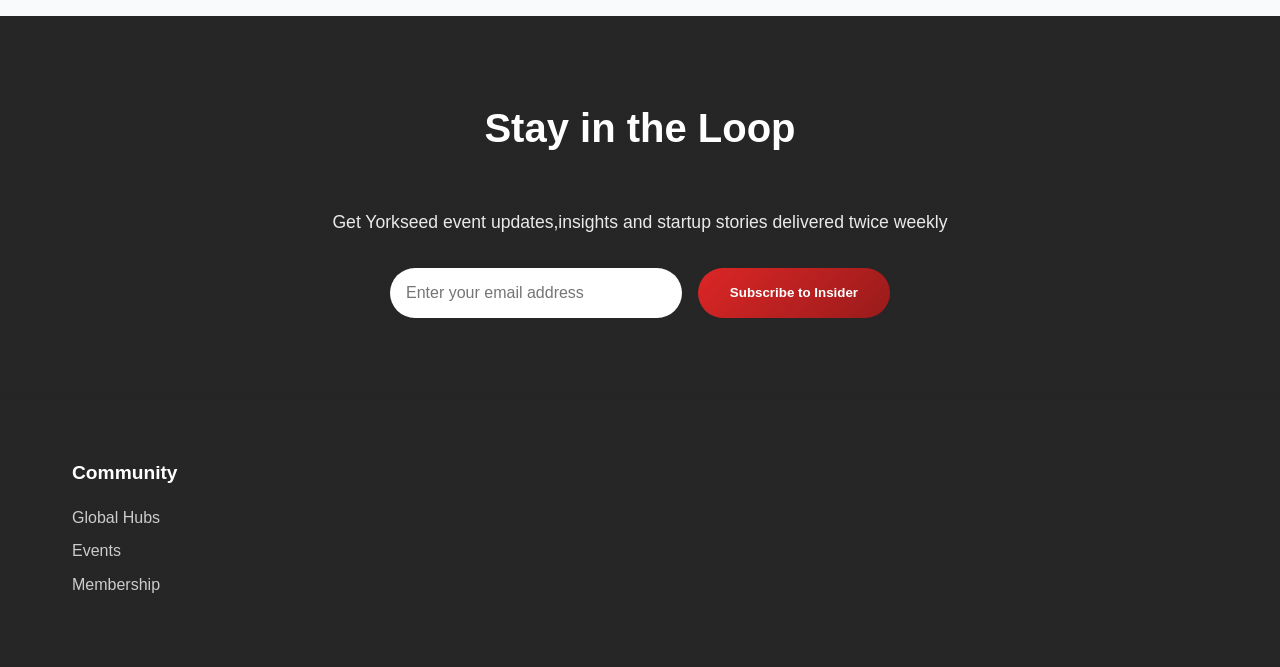
==== commit 77d5ed0d: "Made changes in members tab" ====
--- a/index.html
+++ b/index.html
@@ -4,6 +4,7 @@
     <meta charset="UTF-8">
     <meta name="viewport" content="width=device-width, initial-scale=1.0">
     <title>Yorkseed - Your Global Launchpad for Startup Connections</title>
+    <link rel="stylesheet" href="css/buttons.css">
     <style>
         * {
             margin: 0;
@@ -75,6 +76,7 @@
             gap: 2rem;
             align-items: center;
         }
+        
 
         .nav-links a {
             text-decoration: none;
@@ -104,20 +106,11 @@
             width: 100%;
         }
 
-        .login-btn {
-            background: linear-gradient(135deg, #dc2626 0%, #991b1b 100%);
-            color: white !important;
-            padding: 0.5rem 1.5rem;
-            border-radius: 25px;
-            transition: all 0.3s ease;
-            border: none;
-            cursor: pointer;
-        }
-
-        .login-btn:hover {
-            transform: translateY(-2px);
-            box-shadow: 0 10px 25px rgba(220, 38, 38, 0.3);
-        }
+
+
+        /* Signup Button Styles */
+        /* Button styles have been moved to css/buttons.css */
+
 
         /* Hero Section */
         .hero {
@@ -655,6 +648,7 @@
             }
         }
     </style>
+    <script src="js/auth.js"></script>
 </head>
 <body>
     <!-- Header -->
@@ -671,7 +665,10 @@
                     <li><a href="insider.html">Insider</a></li>
                     <li><a href="platforms.html">Platform</a></li>
                     <li><a href="membership.html">Membership</a></li>
-                    <li><a href="login.html" class="login-btn">Login</a></li>
+                    <li class="members-item"><a href="members.html">Members</a></li>
+                    <li class="profile-item" style="display: none;"><a href="profile.html">My Profile</a></li>
+                    <li class="login-item"><a href="login.html" class="btn login-btn">Login</a></li>
+                    <li class="signup-item"><a href="signup.html" class="signup-btn">Sign Up</a></li>
                 </ul>
             </nav>
         </div>
--- a/css/buttons.css
+++ b/css/buttons.css
@@ -0,0 +1,67 @@
+/* Buttons - buttons.css */
+
+/* Base Button Styles */
+.btn {
+    display: inline-flex;
+    align-items: center;
+    justify-content: center;
+    padding: 0.5rem 1.5rem;
+    border-radius: 20px;
+    font-weight: 500;
+    font-size: 0.95rem;
+    text-decoration: none;
+    cursor: pointer;
+    transition: all 0.3s ease;
+    border: none;
+    height: 40px;
+}
+
+/* Signup Button */
+.signup-btn {
+    background: #ffffff;
+    color: #1a1a1a !important;
+    padding: 0.5rem 1.5rem 0.5rem 1rem;
+    border: 1px solid #e0e0e0;
+    border-radius: 25px;
+    box-shadow: 0 2px 5px rgba(0, 0, 0, 0.05);
+}
+
+/* Hover effects */
+.signup-btn:hover {
+    background: #f8f9fa;
+    transform: translateY(-2px);
+    box-shadow: 0 5px 15px rgba(0, 0, 0, 0.1);
+    border-color: #c0c0c0;
+}
+
+.signup-btn:hover::before {
+    transform: rotate(90deg);
+}
+
+/* Active state */
+.signup-btn:active {
+    transform: translateY(0);
+    box-shadow: 0 2px 5px rgba(0, 0, 0, 0.1);
+}
+
+/* Focus state for accessibility */
+.signup-btn:focus {
+    outline: none;
+    box-shadow: 0 0 0 3px rgba(0, 123, 255, 0.25);
+}
+
+/* Login Button */
+.login-btn {
+            background: linear-gradient(135deg, #dc2626 0%, #991b1b 100%);
+            color: white !important;
+            padding: 0.5rem 1.5rem;
+            border-radius: 25px;
+            transition: all 0.3s ease;
+            border: none;
+            cursor: pointer;
+        }
+
+.login-btn:hover {
+            transform: translateY(-2px);
+            box-shadow: 0 10px 25px rgba(220, 38, 38, 0.3);
+        }
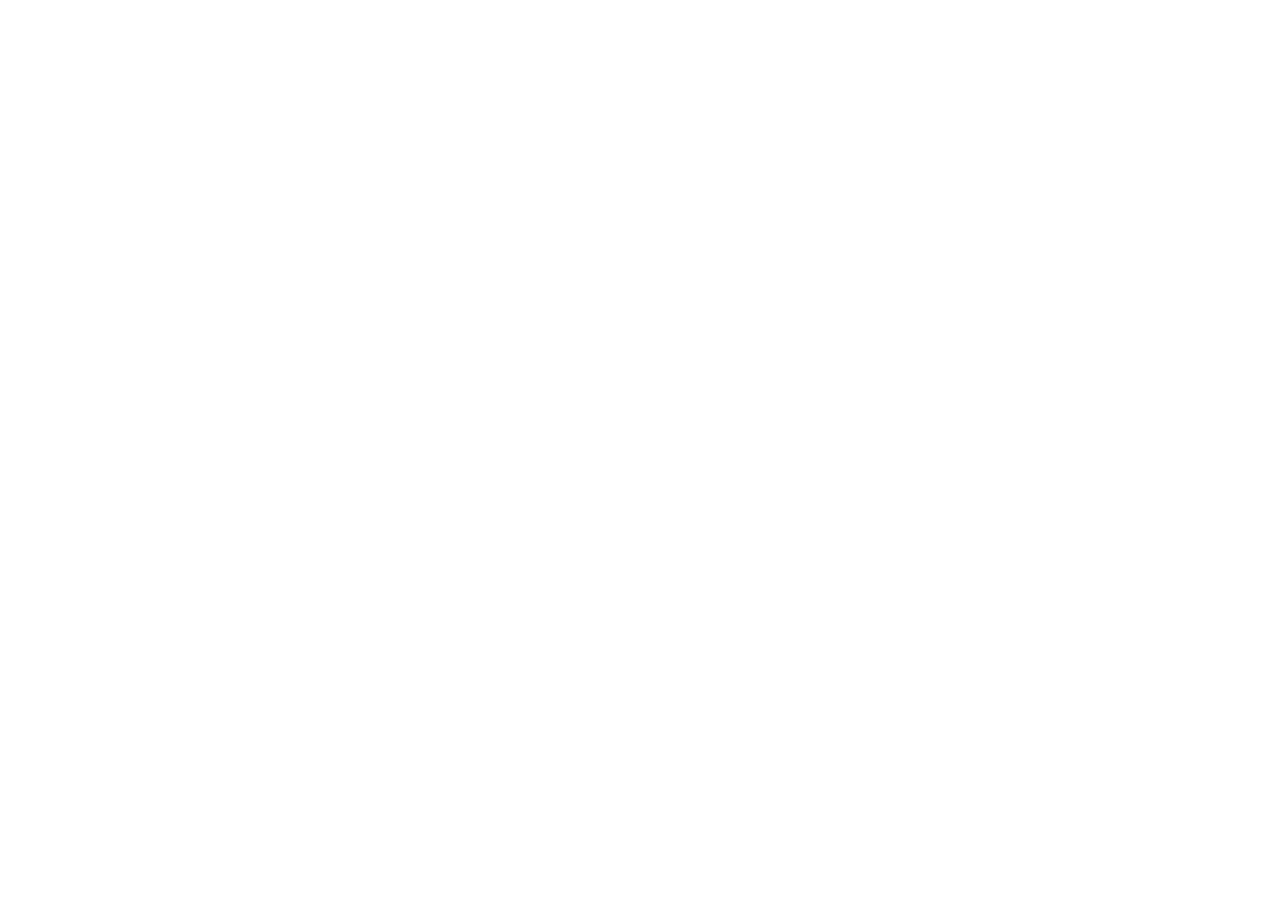
==== commit d52d7526: "Update index.html" ====
--- a/index.html
+++ b/index.html
@@ -4,7 +4,6 @@
     <meta charset="UTF-8">
     <meta name="viewport" content="width=device-width, initial-scale=1.0">
     <title>Yorkseed - Your Global Launchpad for Startup Connections</title>
-    <link rel="stylesheet" href="css/buttons.css">
     <style>
         * {
             margin: 0;
@@ -52,7 +51,7 @@
         }
 
         .logo img {
-            max-height: 100px; /* keep logo within header */
+            max-height: 100px;
             height: auto;
             width: auto;
             margin-right: 0.5rem;
@@ -73,15 +72,15 @@
         .nav-links {
             display: flex;
             list-style: none;
-            gap: 2rem;
+            gap: 1rem;
             align-items: center;
         }
-        
 
         .nav-links a {
             text-decoration: none;
             color: #555;
             font-weight: 500;
+            font-size: 0.85rem;
             transition: color 0.3s ease;
             position: relative;
         }
@@ -106,11 +105,20 @@
             width: 100%;
         }
 
-
-
-        /* Signup Button Styles */
-        /* Button styles have been moved to css/buttons.css */
-
+        .login-btn {
+            background: linear-gradient(135deg, #dc2626 0%, #991b1b 100%);
+            color: white !important;
+            padding: 0.5rem 1.5rem;
+            border-radius: 25px;
+            transition: all 0.3s ease;
+            border: none;
+            cursor: pointer;
+        }
+
+        .login-btn:hover {
+            transform: translateY(-2px);
+            box-shadow: 0 10px 25px rgba(220, 38, 38, 0.3);
+        }
 
         /* Hero Section */
         .hero {
@@ -159,7 +167,6 @@
         .hero p {
             font-size: 1.25rem;
             margin-bottom: 2.5rem;
-            opacity: 0.9;
             opacity: 0;
             animation: slideUp 1s ease 0.6s forwards;
         }
@@ -333,487 +340,3 @@
         .feature-card > * {
             position: relative;
             z-index: 2;
-        }
-
-        .feature-card:hover {
-            transform: translateY(-5px);
-        }
-
-        .feature-icon {
-            width: 80px;
-            height: 80px;
-            background: linear-gradient(135deg, #dc2626 0%, #991b1b 100%);
-            border-radius: 50%;
-            display: flex;
-            align-items: center;
-            justify-content: center;
-            margin: 0 auto 1.5rem;
-            font-size: 2rem;
-        }
-
-        .feature-card h3 {
-            font-size: 1.5rem;
-            font-weight: 600;
-            margin-bottom: 1rem;
-            color: #1a1a1a;
-        }
-
-        .feature-card p {
-            color: #666;
-            line-height: 1.6;
-        }
-
-        /* Featured Event Section */
-        .featured-event {
-            background: linear-gradient(135deg, rgba(153, 27, 27, 0.9) 0%, rgba(220, 38, 38, 0.9) 100%),
-                        url('https://images.unsplash.com/photo-1551818255-e6e10975bc17?ixlib=rb-4.0.3&auto=format&fit=crop&w=2073&q=80') center/cover;
-            color: white;
-            padding: 80px 0;
-            text-align: center;
-        }
-
-        .event-card {
-            background: rgba(255, 255, 255, 0.1);
-            backdrop-filter: blur(20px);
-            border-radius: 20px;
-            padding: 3rem;
-            max-width: 600px;
-            margin: 0 auto;
-            border: 1px solid rgba(255, 255, 255, 0.2);
-        }
-
-        .event-date {
-            font-size: 1rem;
-            opacity: 0.9;
-            margin-bottom: 1rem;
-        }
-
-        .event-title {
-            font-size: 2rem;
-            font-weight: 700;
-            margin-bottom: 1rem;
-        }
-
-        .event-location {
-            font-size: 1.1rem;
-            margin-bottom: 2rem;
-            opacity: 0.9;
-        }
-
-        /* Newsletter Section */
-        .newsletter {
-            background: linear-gradient(135deg, rgba(26, 26, 26, 0.95) 0%, rgba(26, 26, 26, 0.95) 100%),
-                        url('https://images.unsplash.com/photo-1551434678-e076c223a692?ixlib=rb-4.0.3&auto=format&fit=crop&w=2070&q=80') center/cover;
-            color: white;
-            padding: 80px 0;
-            text-align: center;
-        }
-
-        .newsletter-form {
-            max-width: 500px;
-            margin: 2rem auto 0;
-            display: flex;
-            gap: 1rem;
-        }
-
-        .newsletter-input {
-            flex: 1;
-            padding: 1rem;
-            border: none;
-            border-radius: 25px;
-            font-size: 1rem;
-            outline: none;
-        }
-
-        .newsletter-btn {
-            background: linear-gradient(135deg, #dc2626 0%, #991b1b 100%);
-            color: white;
-            border: none;
-            padding: 1rem 2rem;
-            border-radius: 25px;
-            cursor: pointer;
-            font-weight: 600;
-            transition: all 0.3s ease;
-        }
-
-        .newsletter-btn:hover {
-            transform: translateY(-2px);
-            box-shadow: 0 10px 25px rgba(220, 38, 38, 0.3);
-        }
-
-        /* Global Hubs Section */
-        .global-hubs {
-            padding: 100px 0;
-            background: linear-gradient(135deg, rgba(248, 250, 252, 0.9) 0%, rgba(248, 250, 252, 0.9) 100%),
-                        url('https://images.unsplash.com/photo-1477959858617-67f85cf4f1df?ixlib=rb-4.0.3&auto=format&fit=crop&w=2044&q=80') center/cover;
-        }
-
-        .hubs-grid {
-            display: grid;
-            grid-template-columns: repeat(auto-fit, minmax(280px, 1fr));
-            gap: 2rem;
-            margin-top: 3rem;
-        }
-
-        .hub-card {
-            background: white;
-            border-radius: 15px;
-            padding: 2rem;
-            text-align: center;
-            box-shadow: 0 5px 20px rgba(0, 0, 0, 0.08);
-            transition: all 0.3s ease;
-            cursor: pointer;
-            position: relative;
-            overflow: hidden;
-        }
-
-        .hub-card::before {
-            content: '';
-            position: absolute;
-            top: 0;
-            left: 0;
-            right: 0;
-            bottom: 0;
-            background-size: cover;
-            background-position: center;
-            opacity: 0.05;
-            transition: opacity 0.3s ease;
-        }
-
-        .hub-card:nth-child(1)::before {
-            background-image: url('https://images.unsplash.com/photo-1496442226666-8d4d0e62e6e9?ixlib=rb-4.0.3&auto=format&fit=crop&w=2070&q=80');
-        }
-
-        .hub-card:nth-child(2)::before {
-            background-image: url('https://images.unsplash.com/photo-1502602898536-47ad22581b52?ixlib=rb-4.0.3&auto=format&fit=crop&w=2073&q=80');
-        }
-
-        .hub-card:nth-child(3)::before {
-            background-image: url('https://images.unsplash.com/photo-1513635269975-59663e0ac1ad?ixlib=rb-4.0.3&auto=format&fit=crop&w=2070&q=80');
-        }
-
-        .hub-card:nth-child(4)::before {
-            background-image: url('https://images.unsplash.com/photo-1587564471511-c0478e5b45cb?ixlib=rb-4.0.3&auto=format&fit=crop&w=2069&q=80');
-        }
-
-        .hub-card:nth-child(5)::before {
-            background-image: url('https://images.unsplash.com/photo-1525625293386-3f8f99389edd?ixlib=rb-4.0.3&auto=format&fit=crop&w=2052&q=80');
-        }
-
-        .hub-card:nth-child(6)::before {
-            background-image: url('https://images.unsplash.com/photo-1540959733332-eab4deabeeaf?ixlib=rb-4.0.3&auto=format&fit=crop&w=2088&q=80');
-        }
-
-        .hub-card > * {
-            position: relative;
-            z-index: 2;
-        }
-
-        .hub-card:hover {
-            transform: translateY(-5px);
-            box-shadow: 0 15px 40px rgba(0, 0, 0, 0.15);
-        }
-
-        .hub-card:hover::before {
-            opacity: 0.1;
-        }
-
-        .hub-flag {
-            font-size: 3rem;
-            margin-bottom: 1rem;
-        }
-
-        .hub-city {
-            font-size: 1.5rem;
-            font-weight: 600;
-            margin-bottom: 0.5rem;
-            color: #1a1a1a;
-        }
-
-        .hub-members {
-            color: #666;
-            margin-bottom: 1rem;
-        }
-
-        .hub-btn {
-            background: linear-gradient(135deg, #dc2626 0%, #991b1b 100%);
-            color: white;
-            border: none;
-            padding: 0.75rem 1.5rem;
-            border-radius: 20px;
-            cursor: pointer;
-            font-weight: 500;
-            transition: all 0.3s ease;
-        }
-
-        .hub-btn:hover {
-            transform: translateY(-2px);
-            box-shadow: 0 8px 20px rgba(220, 38, 38, 0.3);
-        }
-
-        /* Footer */
-        .footer {
-            background: linear-gradient(135deg, rgba(26, 26, 26, 0.95) 0%, rgba(26, 26, 26, 0.95) 100%),
-                        url('https://images.unsplash.com/photo-1449824913935-59a10b8d2000?ixlib=rb-4.0.3&auto=format&fit=crop&w=2070&q=80') center/cover;
-            color: white;
-            padding: 60px 0 30px;
-        }
-
-        .footer-content {
-            display: grid;
-            grid-template-columns: repeat(auto-fit, minmax(250px, 1fr));
-            gap: 3rem;
-            margin-bottom: 2rem;
-        }
-
-        .footer-section h3 {
-            font-size: 1.2rem;
-            font-weight: 600;
-            margin-bottom: 1rem;
-            color: white;
-        }
-
-        .footer-section ul {
-            list-style: none;
-        }
-
-        .footer-section ul li {
-            margin-bottom: 0.5rem;
-        }
-
-        .footer-section ul li a {
-            color: #ccc;
-            text-decoration: none;
-            transition: color 0.3s ease;
-        }
-
-        .footer-section ul li a:hover {
-            color: #dc2626;
-        }
-
-        .footer-bottom {
-            border-top: 1px solid #333;
-            padding-top: 2rem;
-            text-align: center;
-            color: #999;
-        }
-
-        /* Social Icons */
-        .social-icons {
-            display: flex;
-            gap: 1rem;
-            justify-content: center;
-            margin-top: 1rem;
-        }
-
-        .social-icon {
-            width: 40px;
-            height: 40px;
-            background: #333;
-            border-radius: 50%;
-            display: flex;
-            align-items: center;
-            justify-content: center;
-            color: white;
-            text-decoration: none;
-            transition: all 0.3s ease;
-        }
-
-        .social-icon:hover {
-            background: linear-gradient(135deg, #dc2626 0%, #991b1b 100%);
-            transform: translateY(-2px);
-        }
-
-        /* Mobile Responsive */
-        @media (max-width: 768px) {
-            .nav-links {
-                display: none;
-            }
-
-            .hero h1 {
-                font-size: 2.5rem;
-            }
-
-            .cta-buttons {
-                flex-direction: column;
-                align-items: center;
-            }
-
-            .newsletter-form {
-                flex-direction: column;
-            }
-
-            .stats-grid {
-                grid-template-columns: 1fr;
-            }
-        }
-    </style>
-    <script src="js/auth.js"></script>
-</head>
-<body>
-    <!-- Header -->
-    <header class="header">
-        <div class="nav-container">
-            <div class="logo">
-                <img src="DF3EE29E-8CE9-4C8E-8F29-561E04EF309B-3.PNG">
-            </div>
-            <nav>
-                <ul class="nav-links">
-                    <li><a href="about.html">About</a></li>
-                    <li><a href="hubs.html">Hubs</a></li>
-                    <li><a href="events.html">Events</a></li>
-                    <li><a href="insider.html">Insider</a></li>
-                    <li><a href="platforms.html">Platform</a></li>
-                    <li><a href="membership.html">Membership</a></li>
-                    <li class="members-item"><a href="members.html">Members</a></li>
-                    <li class="profile-item" style="display: none;"><a href="profile.html">My Profile</a></li>
-                    <li class="login-item"><a href="login.html" class="btn login-btn">Login</a></li>
-                    <li class="signup-item"><a href="signup.html" class="signup-btn">Sign Up</a></li>
-                </ul>
-            </nav>
-        </div>
-    </header>
-
-    <!-- Hero Section -->
-    <section class="hero">
-        <div class="hero-content">
-            <h1>Your Global Launchpad for Startup Connections</h1>
-            <p>Connect with founders, investors, and innovators in 50+ cities worldwide. Build your startup journey with a curated community that moves at the speed of ambition.</p>
-            <div class="cta-buttons">
-                <a href="login.html" class="cta-btn">Access Platform</a>
-                <a href="login.html" class="cta-btn secondary">Join Community</a>
-                <a href="membership.html" class="cta-btn">Become a Member</a>
-            </div>
-        </div>
-    </section>
-
-    <!-- Stats Section -->
-    <section class="stats">
-        <div class="container">
-            <div class="stats-grid">
-                <div class="stat-item">
-                    <span class="stat-number">50+</span>
-                    <span class="stat-label">Global Hubs</span>
-                </div>
-                <div class="stat-item">
-                    <span class="stat-number">10K+</span>
-                    <span class="stat-label">Active Members</span>
-                </div>
-                <div class="stat-item">
-                    <span class="stat-number">$250M+</span>
-                    <span class="stat-label">Capital Raised</span>
-                </div>
-                <div class="stat-item">
-                    <span class="stat-number">500+</span>
-                    <span class="stat-label">Startups Launched</span>
-                </div>
-            </div>
-        </div>
-    </section>
-
-    <!-- Why Yorkseed Section -->
-    <section class="why-yorkseed">
-        <div class="container">
-            <h2 class="section-title">Why Yorkseed?</h2>
-            <div class="features-grid">
-                <div class="feature-card">
-                    <div class="feature-icon">🚀</div>
-                    <h3>Founder-First</h3>
-                    <p>Built by founders, for founders. Every feature, event, and connection is designed to accelerate your startup journey with authentic peer support.</p>
-                </div>
-                <div class="feature-card">
-                    <div class="feature-icon">🌍</div>
-                    <h3>City-Based Community</h3>
-                    <p>Local presence, global reach. Connect with your city's startup ecosystem while accessing opportunities across our worldwide network.</p>
-                </div>
-                <div class="feature-card">
-                    <div class="feature-icon">✨</div>
-                    <h3>Curated Connections</h3>
-                    <p>Quality over quantity. Our community is carefully curated to ensure every connection has the potential to transform your business.</p>
-                </div>
-            </div>
-        </div>
-    </section>
-
-    <!-- Featured Event Section -->
-    <section class="featured-event">
-        <div class="container">
-            <h2 class="section-title" style="color: white; margin-bottom: 2rem;">Featured Event</h2>
-            <div class="event-card">
-                <div class="event-date">March 15, 2025</div>
-                <div class="event-title">Midnight in Paris</div>
-                <div class="event-location">📍 Paris, France</div>
-                <p>Join 200+ founders and investors for an exclusive evening of networking, pitch sessions, and startup showcases in the City of Light.</p>
-                <a href="login.html" class="cta-btn" style="margin-top: 1.5rem;">RSVP Now</a>
-            </div>
-        </div>
-    </section>
-
-    <!-- Global Hubs Section -->
-    <section class="global-hubs">
-        <div class="container">
-            <h2 class="section-title">Global Hubs</h2>
-            <p style="text-align: center; color: #666; font-size: 1.1rem;">Connect with startup communities in major cities worldwide</p>
-            <div class="hubs-grid">
-                <div class="hub-card">
-                    <div class="hub-flag">🇺🇸</div>
-                    <div class="hub-city">New York</div>
-                    <div class="hub-members">1,200+ members</div>
-                    <button class="hub-btn">Join Hub</button>
-                </div>
-                <div class="hub-card">
-                    <div class="hub-flag">🇫🇷</div>
-                    <div class="hub-city">Paris</div>
-                    <div class="hub-members">800+ members</div>
-                    <button class="hub-btn">Join Hub</button>
-                </div>
-                <div class="hub-card">
-                    <div class="hub-flag">🇬🇧</div>
-                    <div class="hub-city">London</div>
-                    <div class="hub-members">950+ members</div>
-                    <button class="hub-btn">Join Hub</button>
-                </div>
-                <div class="hub-card">
-                    <div class="hub-flag">🇩🇪</div>
-                    <div class="hub-city">Berlin</div>
-                    <div class="hub-members">650+ members</div>
-                    <button class="hub-btn">Join Hub</button>
-                </div>
-                <div class="hub-card">
-                    <div class="hub-flag">🇸🇬</div>
-                    <div class="hub-city">Singapore</div>
-                    <div class="hub-members">750+ members</div>
-                    <button class="hub-btn">Join Hub</button>
-                </div>
-                <div class="hub-card">
-                    <div class="hub-flag">🇯🇵</div>
-                    <div class="hub-city">Tokyo</div>
-                    <div class="hub-members">600+ members</div>
-                    <button class="hub-btn">Join Hub</button>
-                </div>
-            </div>
-        </div>
-    </section>
-
-    <!-- Newsletter Section -->
-    <section class="newsletter">
-        <div class="container">
-            <h2 class="section-title" style="color: white;">Stay in the Loop</h2>
-            <p style="font-size: 1.1rem; opacity: 0.9;">Get Yorkseed event updates,insights and startup stories delivered twice weekly</p>
-            <form class="newsletter-form">
-                <input type="email" class="newsletter-input" placeholder="Enter your email address" required>
-                <button type="submit" class="newsletter-btn">Subscribe to Insider</button>
-            </form>
-        </div>
-    </section>
-
-    <!-- Footer -->
-    <footer class="footer">
-        <div class="container">
-            <div class="footer-content">
-                <div class="footer-section">
-                    <h3>Community</h3>
-                    <ul>
-                        <li><a href="hubs.html">Global Hubs</a></li>
-                        <li><a href="events.html">Events</a></li>
-                        <li><a href="membership.html">Membership</a>
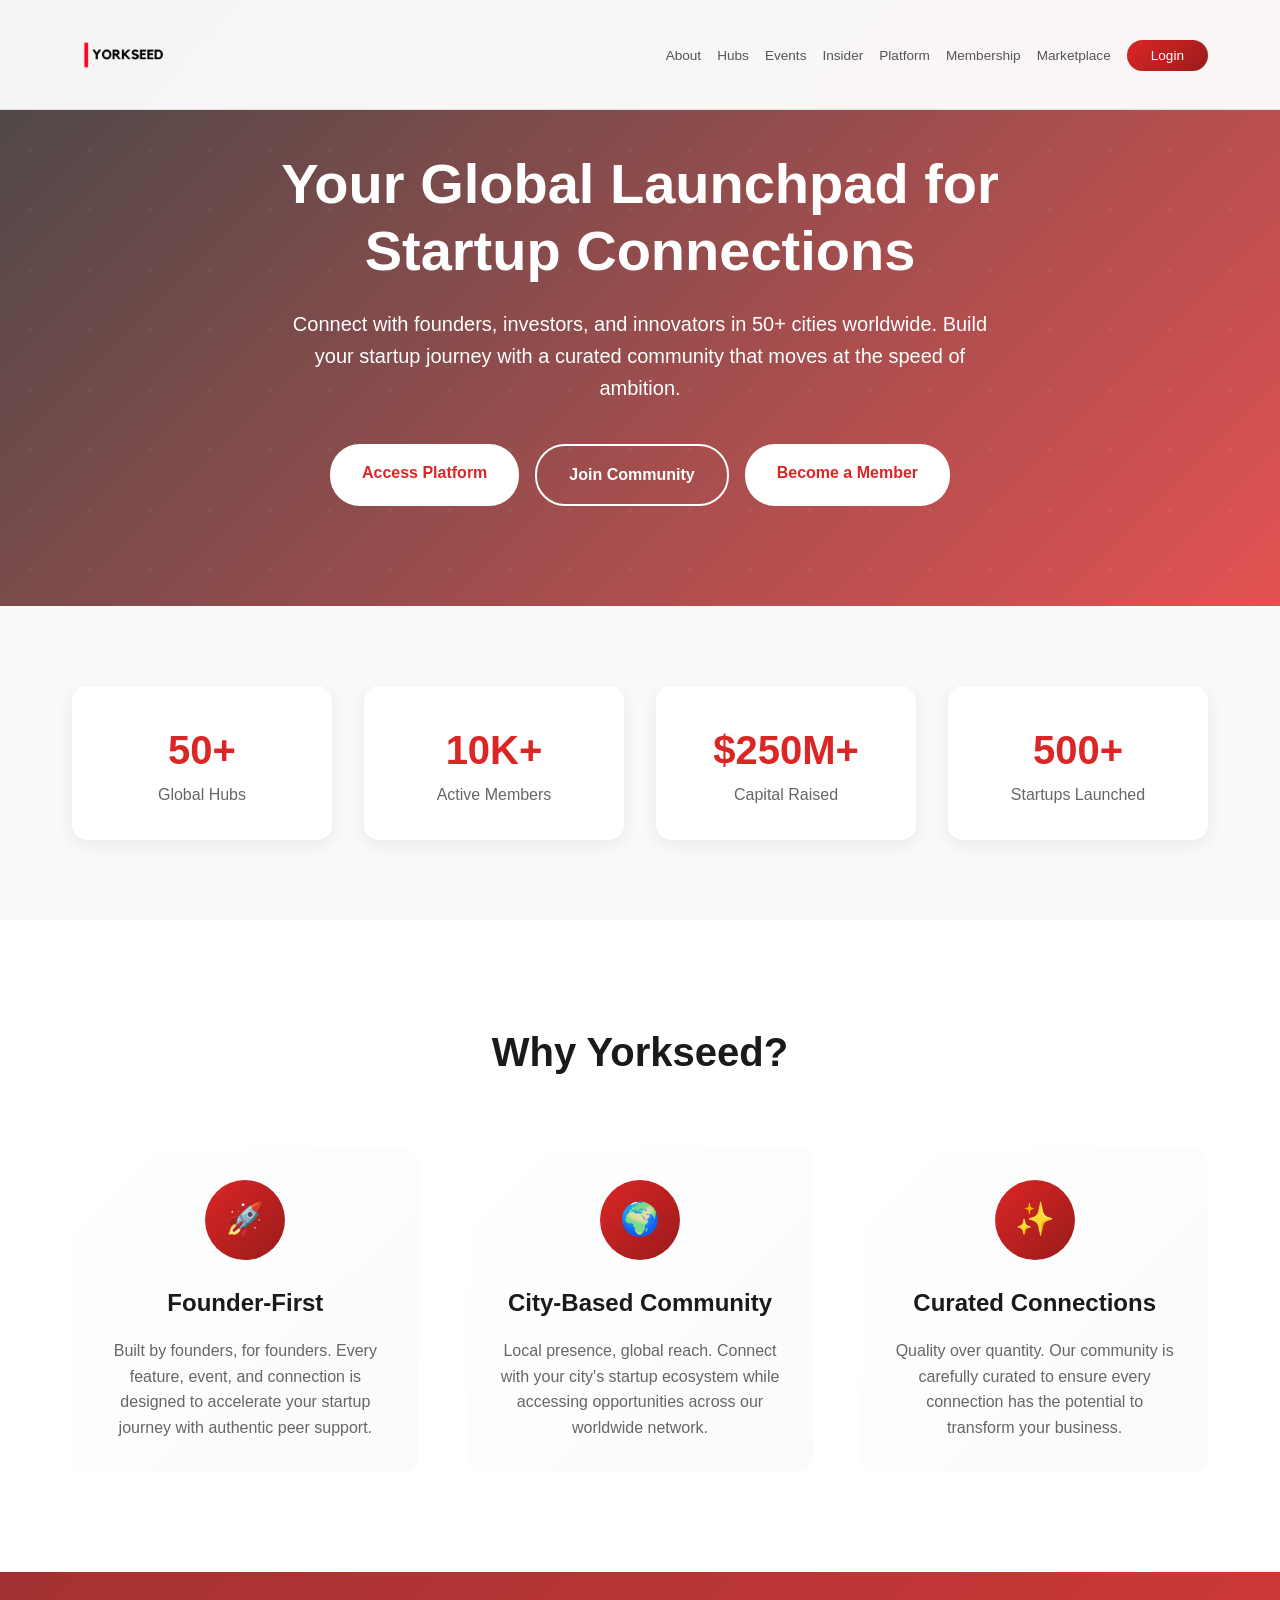
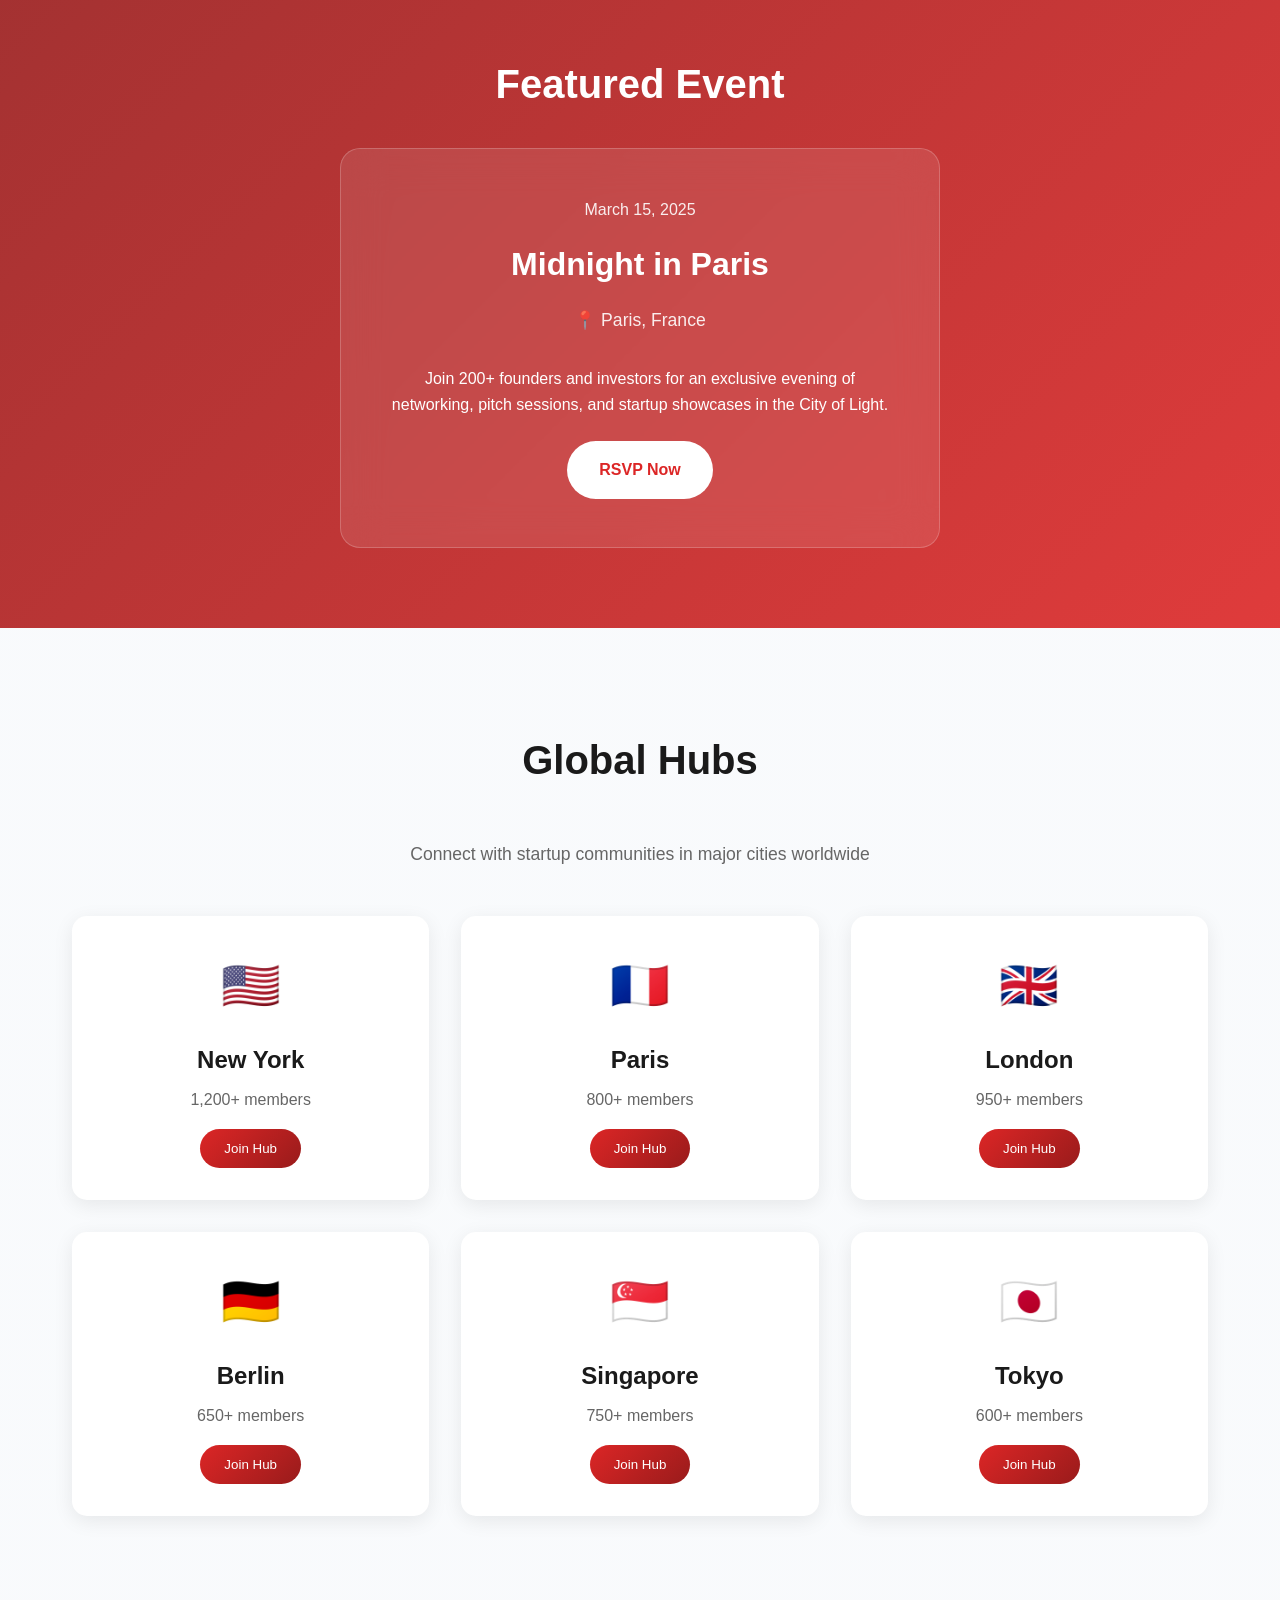
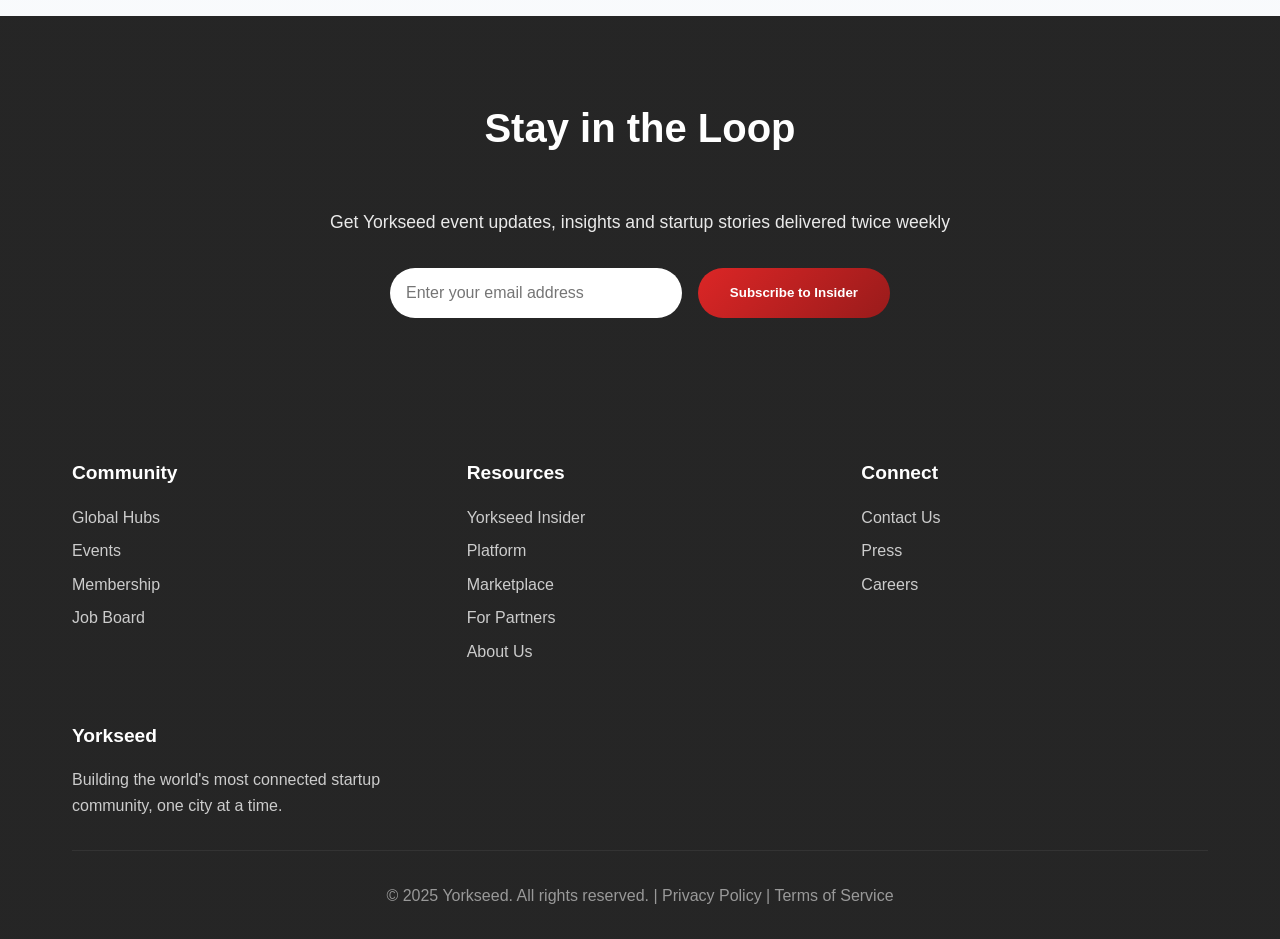
==== commit 2348c5ac: "Update index.html" ====
--- a/index.html
+++ b/index.html
@@ -340,3 +340,532 @@
         .feature-card > * {
             position: relative;
             z-index: 2;
+        }
+
+        .feature-card:hover {
+            transform: translateY(-5px);
+        }
+
+        .feature-icon {
+            width: 80px;
+            height: 80px;
+            background: linear-gradient(135deg, #dc2626 0%, #991b1b 100%);
+            border-radius: 50%;
+            display: flex;
+            align-items: center;
+            justify-content: center;
+            margin: 0 auto 1.5rem;
+            font-size: 2rem;
+        }
+
+        .feature-card h3 {
+            font-size: 1.5rem;
+            font-weight: 600;
+            margin-bottom: 1rem;
+            color: #1a1a1a;
+        }
+
+        .feature-card p {
+            color: #666;
+            line-height: 1.6;
+        }
+
+        /* Featured Event Section */
+        .featured-event {
+            background: linear-gradient(135deg, rgba(153, 27, 27, 0.9) 0%, rgba(220, 38, 38, 0.9) 100%),
+                        url('https://images.unsplash.com/photo-1551818255-e6e10975bc17?ixlib=rb-4.0.3&auto=format&fit=crop&w=2073&q=80') center/cover;
+            color: white;
+            padding: 80px 0;
+            text-align: center;
+        }
+
+        .event-card {
+            background: rgba(255, 255, 255, 0.1);
+            backdrop-filter: blur(20px);
+            border-radius: 20px;
+            padding: 3rem;
+            max-width: 600px;
+            margin: 0 auto;
+            border: 1px solid rgba(255, 255, 255, 0.2);
+        }
+
+        .event-date {
+            font-size: 1rem;
+            opacity: 0.9;
+            margin-bottom: 1rem;
+        }
+
+        .event-title {
+            font-size: 2rem;
+            font-weight: 700;
+            margin-bottom: 1rem;
+        }
+
+        .event-location {
+            font-size: 1.1rem;
+            margin-bottom: 2rem;
+            opacity: 0.9;
+        }
+
+        /* Newsletter Section */
+        .newsletter {
+            background: linear-gradient(135deg, rgba(26, 26, 26, 0.95) 0%, rgba(26, 26, 26, 0.95) 100%),
+                        url('https://images.unsplash.com/photo-1551434678-e076c223a692?ixlib=rb-4.0.3&auto=format&fit=crop&w=2070&q=80') center/cover;
+            color: white;
+            padding: 80px 0;
+            text-align: center;
+        }
+
+        .newsletter-form {
+            max-width: 500px;
+            margin: 2rem auto 0;
+            display: flex;
+            gap: 1rem;
+        }
+
+        .newsletter-input {
+            flex: 1;
+            padding: 1rem;
+            border: none;
+            border-radius: 25px;
+            font-size: 1rem;
+            outline: none;
+        }
+
+        .newsletter-btn {
+            background: linear-gradient(135deg, #dc2626 0%, #991b1b 100%);
+            color: white;
+            border: none;
+            padding: 1rem 2rem;
+            border-radius: 25px;
+            cursor: pointer;
+            font-weight: 600;
+            transition: all 0.3s ease;
+        }
+
+        .newsletter-btn:hover {
+            transform: translateY(-2px);
+            box-shadow: 0 10px 25px rgba(220, 38, 38, 0.3);
+        }
+
+        /* Global Hubs Section */
+        .global-hubs {
+            padding: 100px 0;
+            background: linear-gradient(135deg, rgba(248, 250, 252, 0.9) 0%, rgba(248, 250, 252, 0.9) 100%),
+                        url('https://images.unsplash.com/photo-1477959858617-67f85cf4f1df?ixlib=rb-4.0.3&auto=format&fit=crop&w=2044&q=80') center/cover;
+        }
+
+        .hubs-grid {
+            display: grid;
+            grid-template-columns: repeat(auto-fit, minmax(280px, 1fr));
+            gap: 2rem;
+            margin-top: 3rem;
+        }
+
+        .hub-card {
+            background: white;
+            border-radius: 15px;
+            padding: 2rem;
+            text-align: center;
+            box-shadow: 0 5px 20px rgba(0, 0, 0, 0.08);
+            transition: all 0.3s ease;
+            cursor: pointer;
+            position: relative;
+            overflow: hidden;
+        }
+
+        .hub-card::before {
+            content: '';
+            position: absolute;
+            top: 0;
+            left: 0;
+            right: 0;
+            bottom: 0;
+            background-size: cover;
+            background-position: center;
+            opacity: 0.05;
+            transition: opacity 0.3s ease;
+        }
+
+        .hub-card:nth-child(1)::before {
+            background-image: url('https://images.unsplash.com/photo-1496442226666-8d4d0e62e6e9?ixlib=rb-4.0.3&auto=format&fit=crop&w=2070&q=80');
+        }
+
+        .hub-card:nth-child(2)::before {
+            background-image: url('https://images.unsplash.com/photo-1502602898536-47ad22581b52?ixlib=rb-4.0.3&auto=format&fit=crop&w=2073&q=80');
+        }
+
+        .hub-card:nth-child(3)::before {
+            background-image: url('https://images.unsplash.com/photo-1513635269975-59663e0ac1ad?ixlib=rb-4.0.3&auto=format&fit=crop&w=2070&q=80');
+        }
+
+        .hub-card:nth-child(4)::before {
+            background-image: url('https://images.unsplash.com/photo-1587564471511-c0478e5b45cb?ixlib=rb-4.0.3&auto=format&fit=crop&w=2069&q=80');
+        }
+
+        .hub-card:nth-child(5)::before {
+            background-image: url('https://images.unsplash.com/photo-1525625293386-3f8f99389edd?ixlib=rb-4.0.3&auto=format&fit=crop&w=2052&q=80');
+        }
+
+        .hub-card:nth-child(6)::before {
+            background-image: url('https://images.unsplash.com/photo-1540959733332-eab4deabeeaf?ixlib=rb-4.0.3&auto=format&fit=crop&w=2088&q=80');
+        }
+
+        .hub-card > * {
+            position: relative;
+            z-index: 2;
+        }
+
+        .hub-card:hover {
+            transform: translateY(-5px);
+            box-shadow: 0 15px 40px rgba(0, 0, 0, 0.15);
+        }
+
+        .hub-card:hover::before {
+            opacity: 0.1;
+        }
+
+        .hub-flag {
+            font-size: 3rem;
+            margin-bottom: 1rem;
+        }
+
+        .hub-city {
+            font-size: 1.5rem;
+            font-weight: 600;
+            margin-bottom: 0.5rem;
+            color: #1a1a1a;
+        }
+
+        .hub-members {
+            color: #666;
+            margin-bottom: 1rem;
+        }
+
+        .hub-btn {
+            background: linear-gradient(135deg, #dc2626 0%, #991b1b 100%);
+            color: white;
+            border: none;
+            padding: 0.75rem 1.5rem;
+            border-radius: 20px;
+            cursor: pointer;
+            font-weight: 500;
+            transition: all 0.3s ease;
+        }
+
+        .hub-btn:hover {
+            transform: translateY(-2px);
+            box-shadow: 0 8px 20px rgba(220, 38, 38, 0.3);
+        }
+
+        /* Footer */
+        .footer {
+            background: linear-gradient(135deg, rgba(26, 26, 26, 0.95) 0%, rgba(26, 26, 26, 0.95) 100%),
+                        url('https://images.unsplash.com/photo-1449824913935-59a10b8d2000?ixlib=rb-4.0.3&auto=format&fit=crop&w=2070&q=80') center/cover;
+            color: white;
+            padding: 60px 0 30px;
+        }
+
+        .footer-content {
+            display: grid;
+            grid-template-columns: repeat(auto-fit, minmax(250px, 1fr));
+            gap: 3rem;
+            margin-bottom: 2rem;
+        }
+
+        .footer-section h3 {
+            font-size: 1.2rem;
+            font-weight: 600;
+            margin-bottom: 1rem;
+            color: white;
+        }
+
+        .footer-section ul {
+            list-style: none;
+        }
+
+        .footer-section ul li {
+            margin-bottom: 0.5rem;
+        }
+
+        .footer-section ul li a {
+            color: #ccc;
+            text-decoration: none;
+            transition: color 0.3s ease;
+        }
+
+        .footer-section ul li a:hover {
+            color: #dc2626;
+        }
+
+        .footer-bottom {
+            border-top: 1px solid #333;
+            padding-top: 2rem;
+            text-align: center;
+            color: #999;
+        }
+
+        /* Social Icons */
+        .social-icons {
+            display: flex;
+            gap: 1rem;
+            justify-content: center;
+            margin-top: 1rem;
+        }
+
+        .social-icon {
+            width: 40px;
+            height: 40px;
+            background: #333;
+            border-radius: 50%;
+            display: flex;
+            align-items: center;
+            justify-content: center;
+            color: white;
+            text-decoration: none;
+            transition: all 0.3s ease;
+        }
+
+        .social-icon:hover {
+            background: linear-gradient(135deg, #dc2626 0%, #991b1b 100%);
+            transform: translateY(-2px);
+        }
+
+        /* Mobile Responsive */
+        @media (max-width: 768px) {
+            .nav-links {
+                display: none;
+            }
+
+            .hero h1 {
+                font-size: 2.5rem;
+            }
+
+            .cta-buttons {
+                flex-direction: column;
+                align-items: center;
+            }
+
+            .newsletter-form {
+                flex-direction: column;
+            }
+
+            .stats-grid {
+                grid-template-columns: 1fr;
+            }
+        }
+    </style>
+</head>
+<body>
+    <!-- Header -->
+    <header class="header">
+        <div class="nav-container">
+            <div class="logo">
+                <img src="DF3EE29E-8CE9-4C8E-8F29-561E04EF309B-3.PNG">
+            </div>
+            <nav>
+                <ul class="nav-links">
+                    <li><a href="about.html">About</a></li>
+                    <li><a href="hubs.html">Hubs</a></li>
+                    <li><a href="events.html">Events</a></li>
+                    <li><a href="insider.html">Insider</a></li>
+                    <li><a href="platforms.html">Platform</a></li>
+                    <li><a href="membership.html">Membership</a></li>
+                    <li><a href="marketplace.html">Marketplace</a></li>
+                    <li><a href="login.html" class="login-btn">Login</a></li>
+                </ul>
+            </nav>
+        </div>
+    </header>
+
+    <!-- Hero Section -->
+    <section class="hero">
+        <div class="hero-content">
+            <h1>Your Global Launchpad for Startup Connections</h1>
+            <p>Connect with founders, investors, and innovators in 50+ cities worldwide. Build your startup journey with a curated community that moves at the speed of ambition.</p>
+            <div class="cta-buttons">
+                <a href="login.html" class="cta-btn">Access Platform</a>
+                <a href="login.html" class="cta-btn secondary">Join Community</a>
+                <a href="membership.html" class="cta-btn">Become a Member</a>
+            </div>
+        </div>
+    </section>
+
+    <!-- Stats Section -->
+    <section class="stats">
+        <div class="container">
+            <div class="stats-grid">
+                <div class="stat-item">
+                    <span class="stat-number">50+</span>
+                    <span class="stat-label">Global Hubs</span>
+                </div>
+                <div class="stat-item">
+                    <span class="stat-number">10K+</span>
+                    <span class="stat-label">Active Members</span>
+                </div>
+                <div class="stat-item">
+                    <span class="stat-number">$250M+</span>
+                    <span class="stat-label">Capital Raised</span>
+                </div>
+                <div class="stat-item">
+                    <span class="stat-number">500+</span>
+                    <span class="stat-label">Startups Launched</span>
+                </div>
+            </div>
+        </div>
+    </section>
+
+    <!-- Why Yorkseed Section -->
+    <section class="why-yorkseed">
+        <div class="container">
+            <h2 class="section-title">Why Yorkseed?</h2>
+            <div class="features-grid">
+                <div class="feature-card">
+                    <div class="feature-icon">🚀</div>
+                    <h3>Founder-First</h3>
+                    <p>Built by founders, for founders. Every feature, event, and connection is designed to accelerate your startup journey with authentic peer support.</p>
+                </div>
+                <div class="feature-card">
+                    <div class="feature-icon">🌍</div>
+                    <h3>City-Based Community</h3>
+                    <p>Local presence, global reach. Connect with your city's startup ecosystem while accessing opportunities across our worldwide network.</p>
+                </div>
+                <div class="feature-card">
+                    <div class="feature-icon">✨</div>
+                    <h3>Curated Connections</h3>
+                    <p>Quality over quantity. Our community is carefully curated to ensure every connection has the potential to transform your business.</p>
+                </div>
+            </div>
+        </div>
+    </section>
+
+    <!-- Featured Event Section -->
+    <section class="featured-event">
+        <div class="container">
+            <h2 class="section-title" style="color: white; margin-bottom: 2rem;">Featured Event</h2>
+            <div class="event-card">
+                <div class="event-date">March 15, 2025</div>
+                <div class="event-title">Midnight in Paris</div>
+                <div class="event-location">📍 Paris, France</div>
+                <p>Join 200+ founders and investors for an exclusive evening of networking, pitch sessions, and startup showcases in the City of Light.</p>
+                <a href="login.html" class="cta-btn" style="margin-top: 1.5rem;">RSVP Now</a>
+            </div>
+        </div>
+    </section>
+
+    <!-- Global Hubs Section -->
+    <section class="global-hubs">
+        <div class="container">
+            <h2 class="section-title">Global Hubs</h2>
+            <p style="text-align: center; color: #666; font-size: 1.1rem;">Connect with startup communities in major cities worldwide</p>
+            <div class="hubs-grid">
+                <div class="hub-card">
+                    <div class="hub-flag">🇺🇸</div>
+                    <div class="hub-city">New York</div>
+                    <div class="hub-members">1,200+ members</div>
+                    <button class="hub-btn">Join Hub</button>
+                </div>
+                <div class="hub-card">
+                    <div class="hub-flag">🇫🇷</div>
+                    <div class="hub-city">Paris</div>
+                    <div class="hub-members">800+ members</div>
+                    <button class="hub-btn">Join Hub</button>
+                </div>
+                <div class="hub-card">
+                    <div class="hub-flag">🇬🇧</div>
+                    <div class="hub-city">London</div>
+                    <div class="hub-members">950+ members</div>
+                    <button class="hub-btn">Join Hub</button>
+                </div>
+                <div class="hub-card">
+                    <div class="hub-flag">🇩🇪</div>
+                    <div class="hub-city">Berlin</div>
+                    <div class="hub-members">650+ members</div>
+                    <button class="hub-btn">Join Hub</button>
+                </div>
+                <div class="hub-card">
+                    <div class="hub-flag">🇸🇬</div>
+                    <div class="hub-city">Singapore</div>
+                    <div class="hub-members">750+ members</div>
+                    <button class="hub-btn">Join Hub</button>
+                </div>
+                <div class="hub-card">
+                    <div class="hub-flag">🇯🇵</div>
+                    <div class="hub-city">Tokyo</div>
+                    <div class="hub-members">600+ members</div>
+                    <button class="hub-btn">Join Hub</button>
+                </div>
+            </div>
+        </div>
+    </section>
+
+    <!-- Newsletter Section -->
+    <section class="newsletter">
+        <div class="container">
+            <h2 class="section-title" style="color: white;">Stay in the Loop</h2>
+            <p style="font-size: 1.1rem; opacity: 0.9;">Get Yorkseed event updates, insights and startup stories delivered twice weekly</p>
+            <form class="newsletter-form">
+                <input type="email" class="newsletter-input" placeholder="Enter your email address" required>
+                <button type="submit" class="newsletter-btn">Subscribe to Insider</button>
+            </form>
+        </div>
+    </section>
+
+    <!-- Footer -->
+    <footer class="footer">
+        <div class="container">
+            <div class="footer-content">
+                <div class="footer-section">
+                    <h3>Community</h3>
+                    <ul>
+                        <li><a href="hubs.html">Global Hubs</a></li>
+                        <li><a href="events.html">Events</a></li>
+                        <li><a href="membership.html">Membership</a></li>
+                        <li><a href="jobs.html">Job Board</a></li>
+                    </ul>
+                </div>
+                <div class="footer-section">
+                    <h3>Resources</h3>
+                    <ul>
+                        <li><a href="insider.html">Yorkseed Insider</a></li>
+                        <li><a href="platforms.html">Platform</a></li>
+                        <li><a href="marketplace.html">Marketplace</a></li>
+                        <li><a href="partners.html">For Partners</a></li>
+                        <li><a href="about.html">About Us</a></li>
+                    </ul>
+                </div>
+                <div class="footer-section">
+                    <h3>Connect</h3>
+                    <ul>
+                        <li><a href="contact.html">Contact Us</a></li>
+                        <li><a href="press.html">Press</a></li>
+                        <li><a href="careers.html">Careers</a></li>
+                    </ul>
+                </div>
+                <div class="footer-section">
+                    <h3>Yorkseed</h3>
+                    <p style="color: #ccc; line-height: 1.6;">Building the world's most connected startup community, one city at a time.</p>
+                </div>
+            </div>
+            <div class="footer-bottom">
+                <p>&copy; 2025 Yorkseed. All rights reserved. | Privacy Policy | Terms of Service</p>
+            </div>
+        </div>
+    </footer>
+
+    <script>
+        // Header scroll effect
+        window.addEventListener('scroll', function() {
+            const header = document.querySelector('.header');
+            if (window.scrollY > 100) {
+                header.style.background = 'rgba(255, 255, 255, 0.98)';
+                header.style.boxShadow = '0 2px 20px rgba(0, 0, 0, 0.1)';
+            } else {
+                header.style.background = 'rgba(255, 255, 255, 0.95)';
+                header.style.boxShadow = 'none';
+            }
+        });
+    </script>
+
+</body>
+</html>
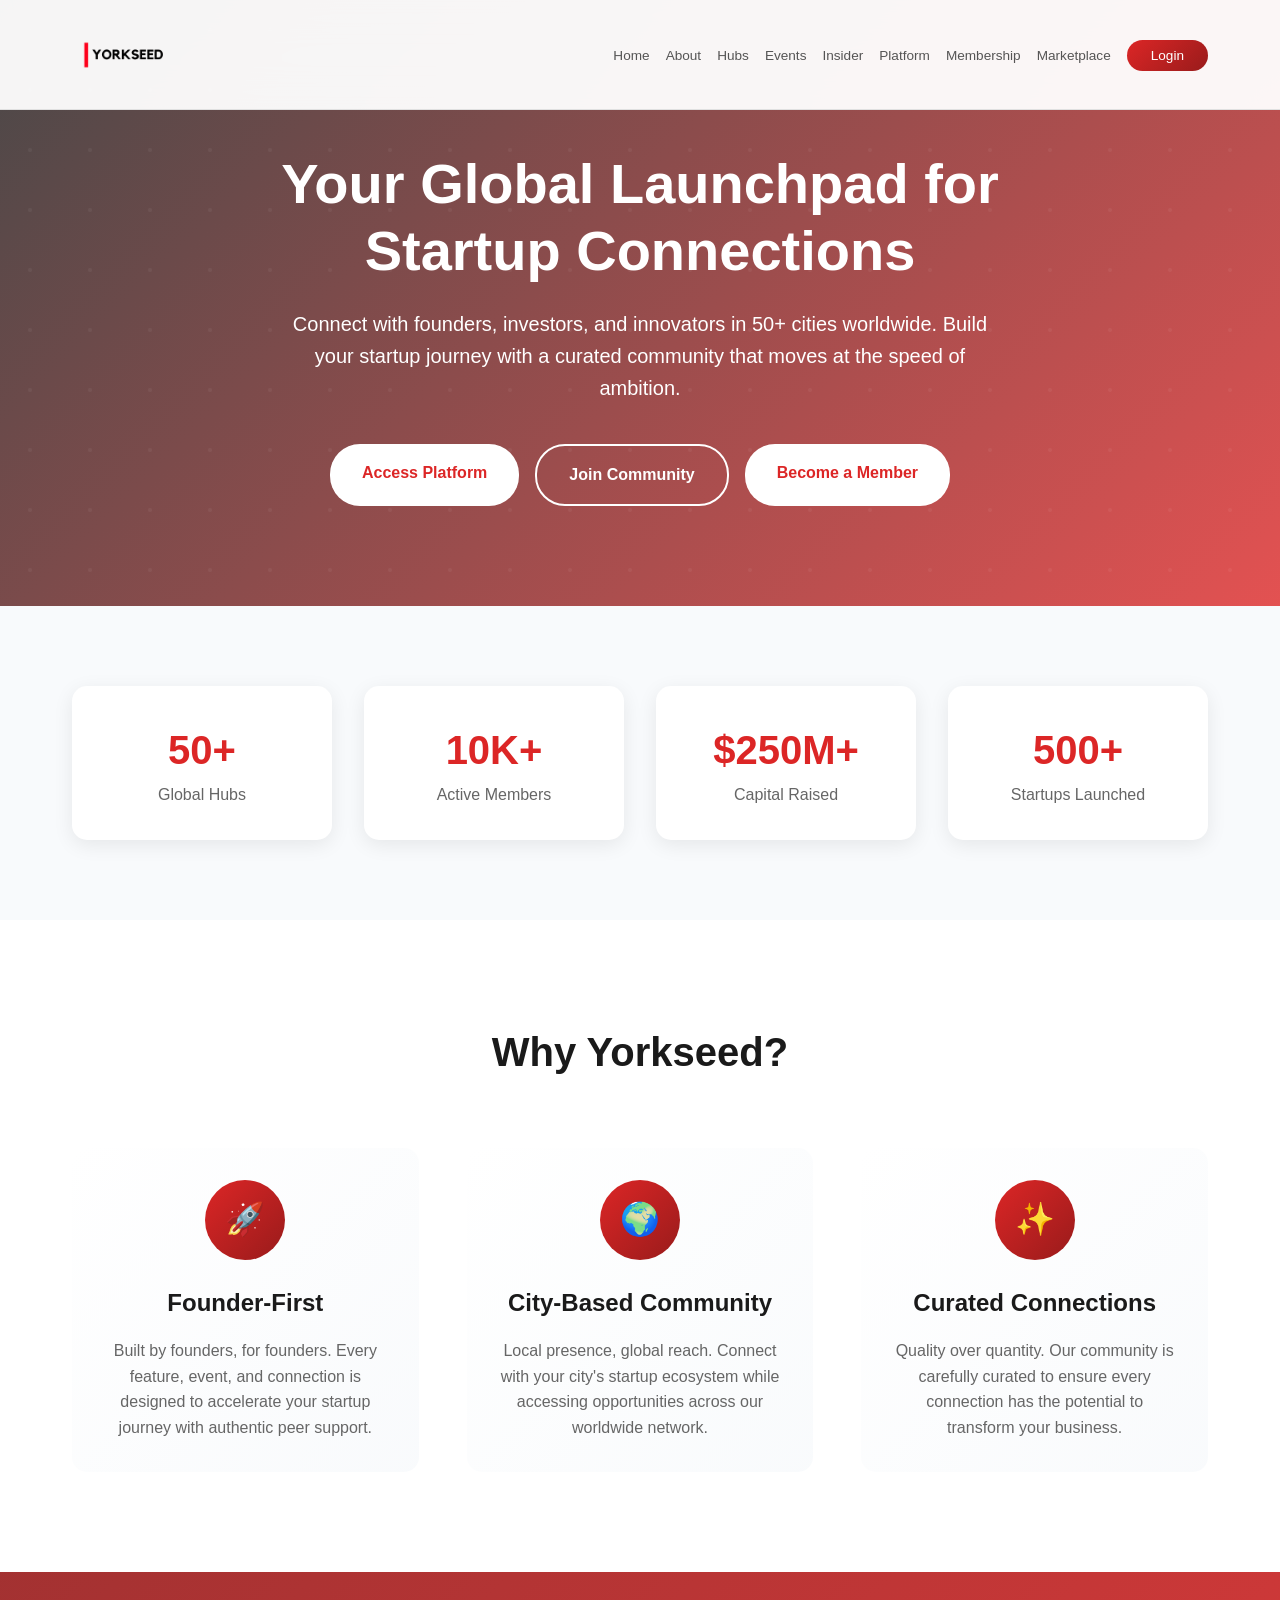
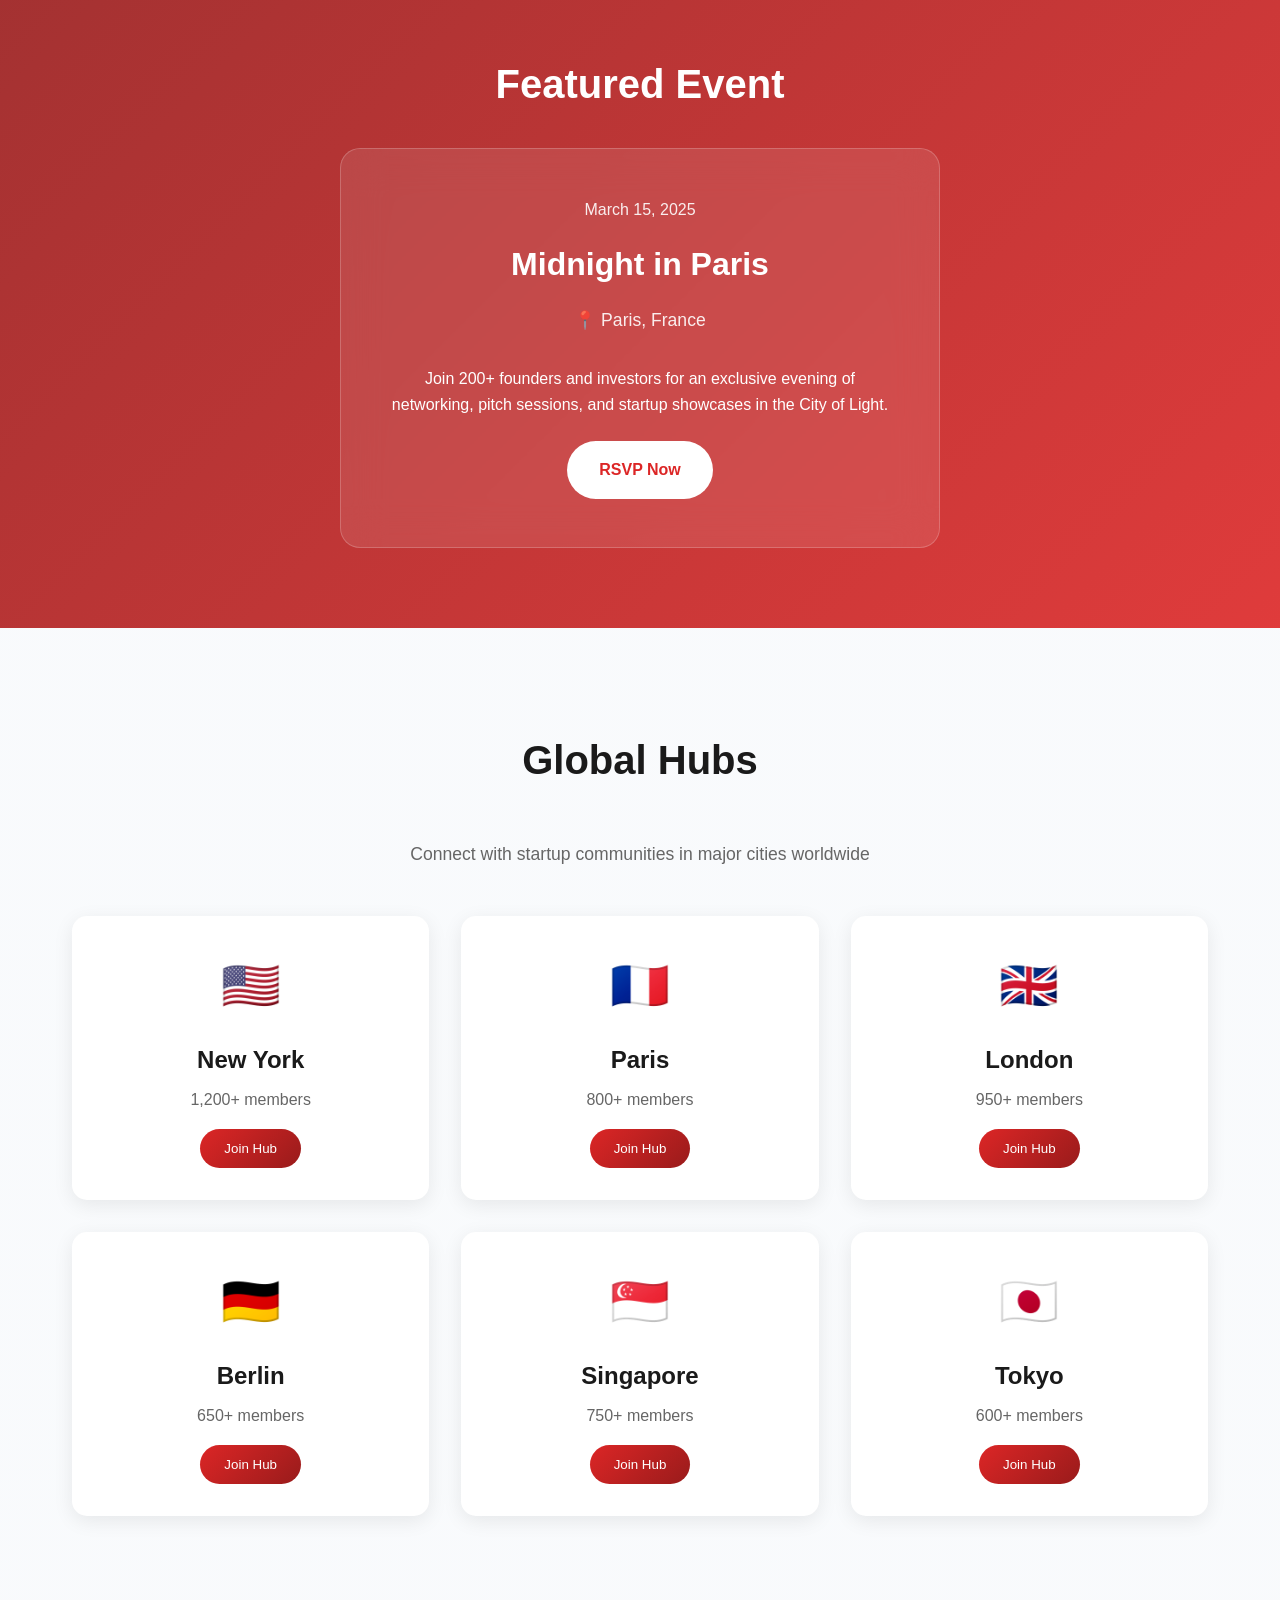
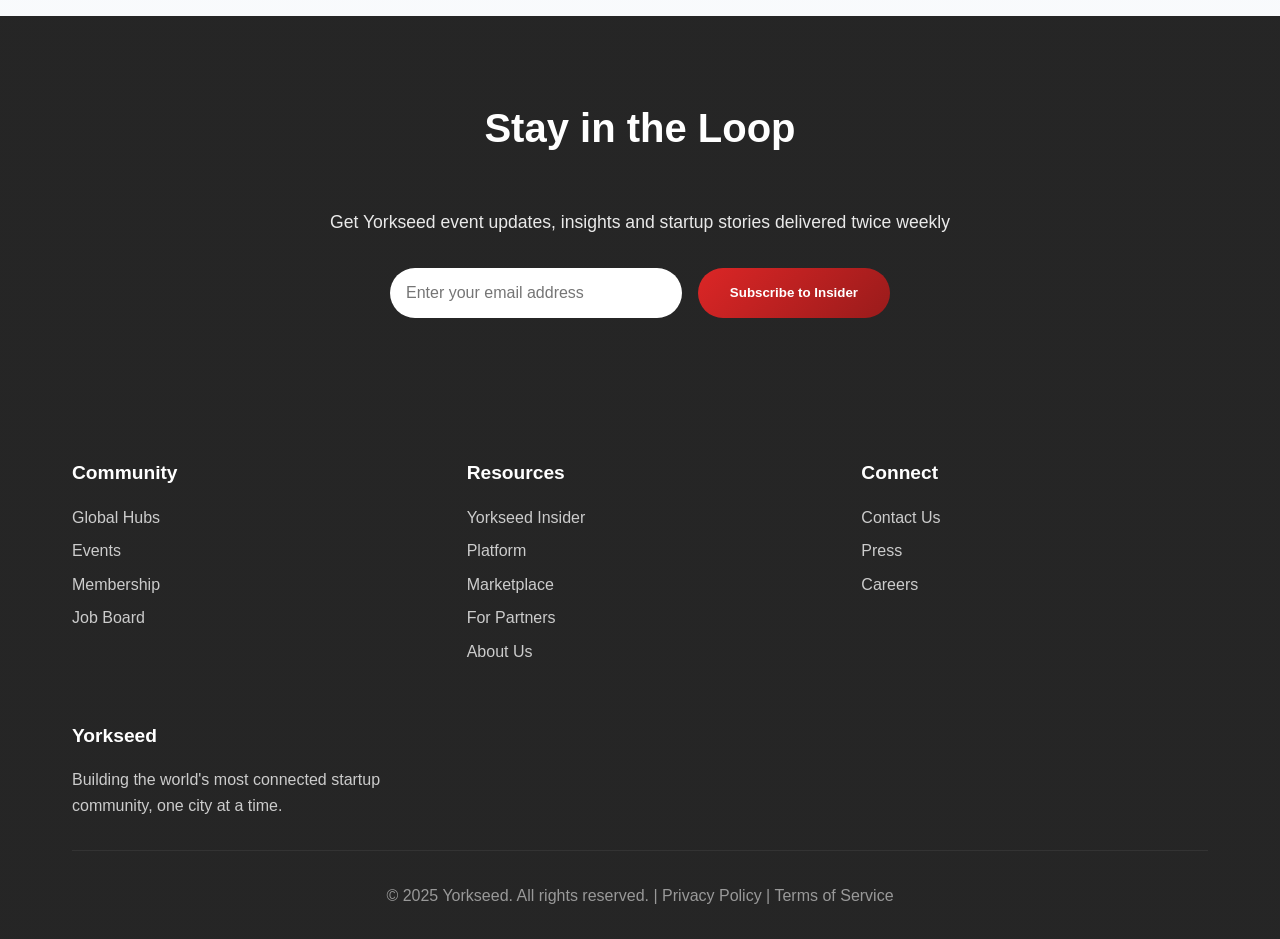
==== commit 71eb5d0f: "adding marketplace to all the pages" ====
--- a/index.html
+++ b/index.html
@@ -665,13 +665,14 @@
             </div>
             <nav>
                 <ul class="nav-links">
+                    <li><a href="index.html">Home</a></li>
                     <li><a href="about.html">About</a></li>
                     <li><a href="hubs.html">Hubs</a></li>
                     <li><a href="events.html">Events</a></li>
                     <li><a href="insider.html">Insider</a></li>
-                    <li><a href="platforms.html">Platform</a></li>
+                    <li><a href="platform.html">Platform</a></li>
                     <li><a href="membership.html">Membership</a></li>
-                    <li><a href="marketplace.html">Marketplace</a></li>
+                    <li><a href="marketplace.html" class="active">Marketplace</a></li>
                     <li><a href="login.html" class="login-btn">Login</a></li>
                 </ul>
             </nav>
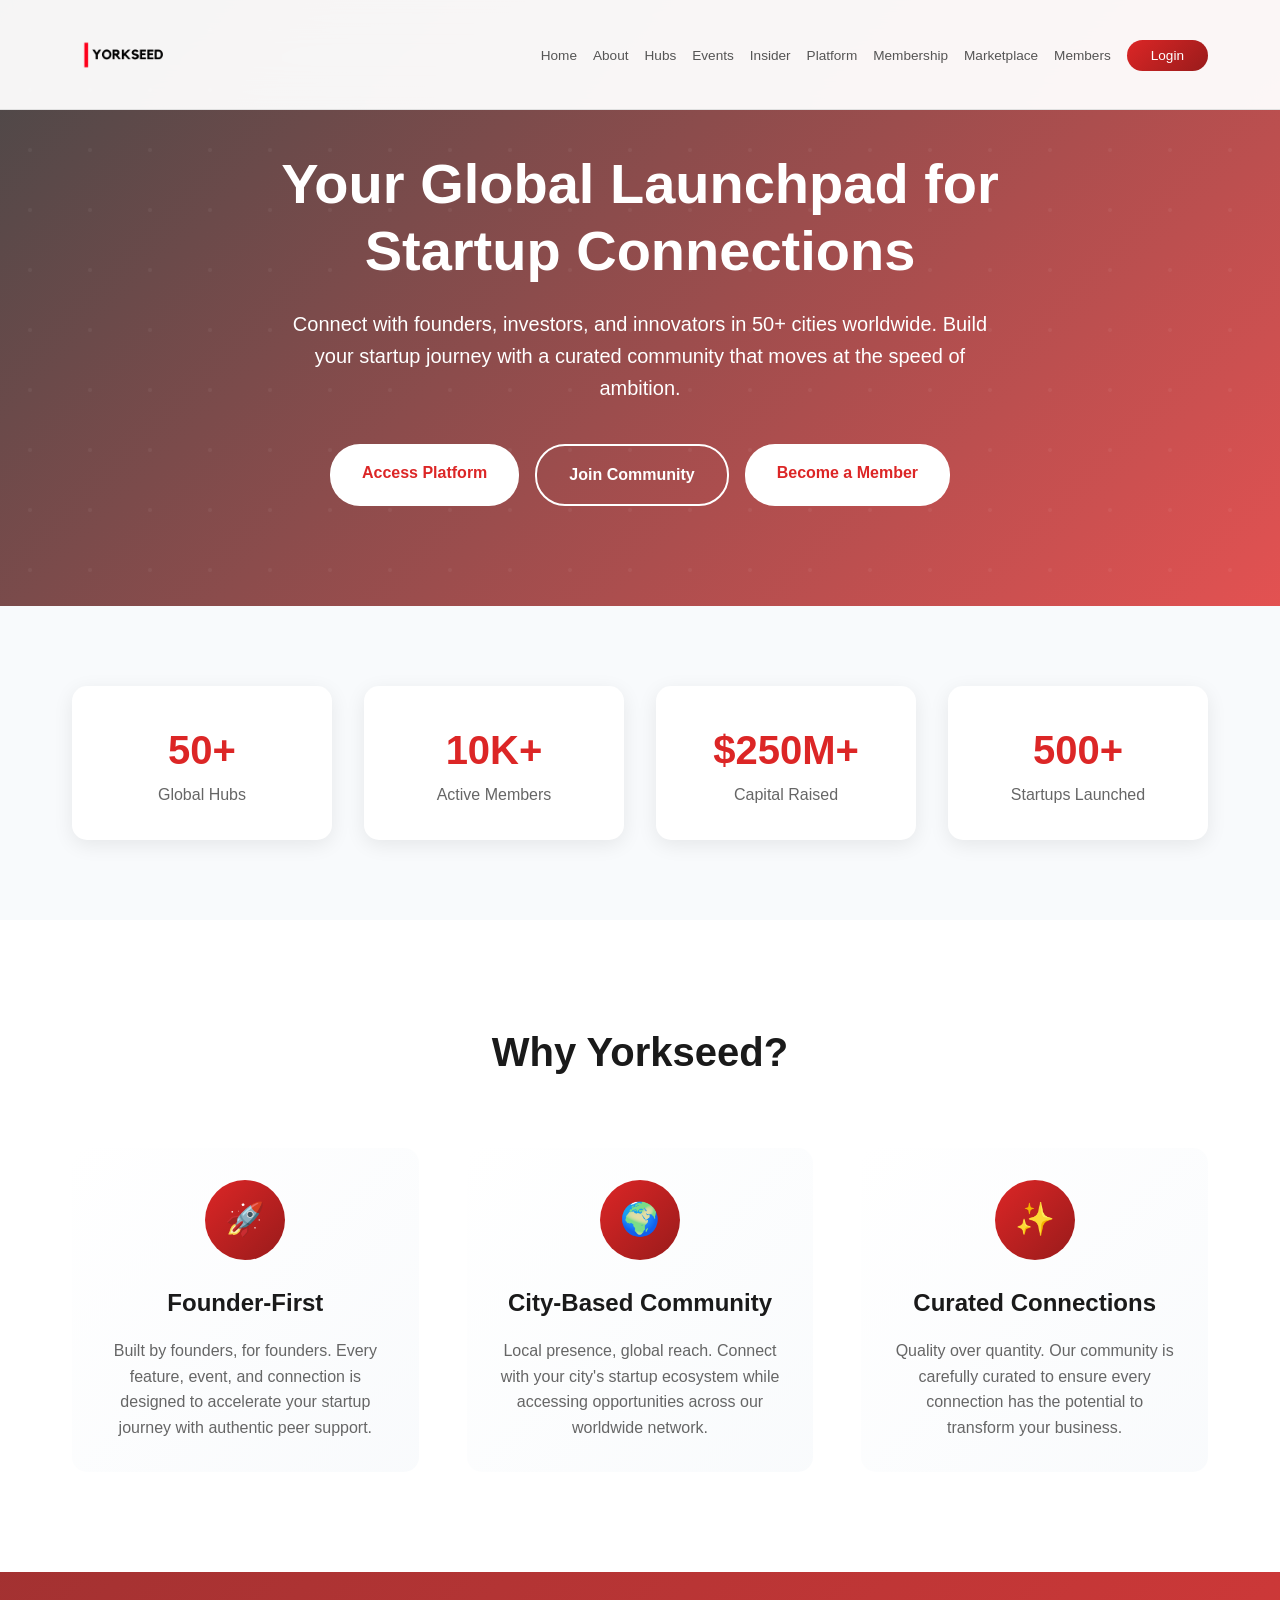
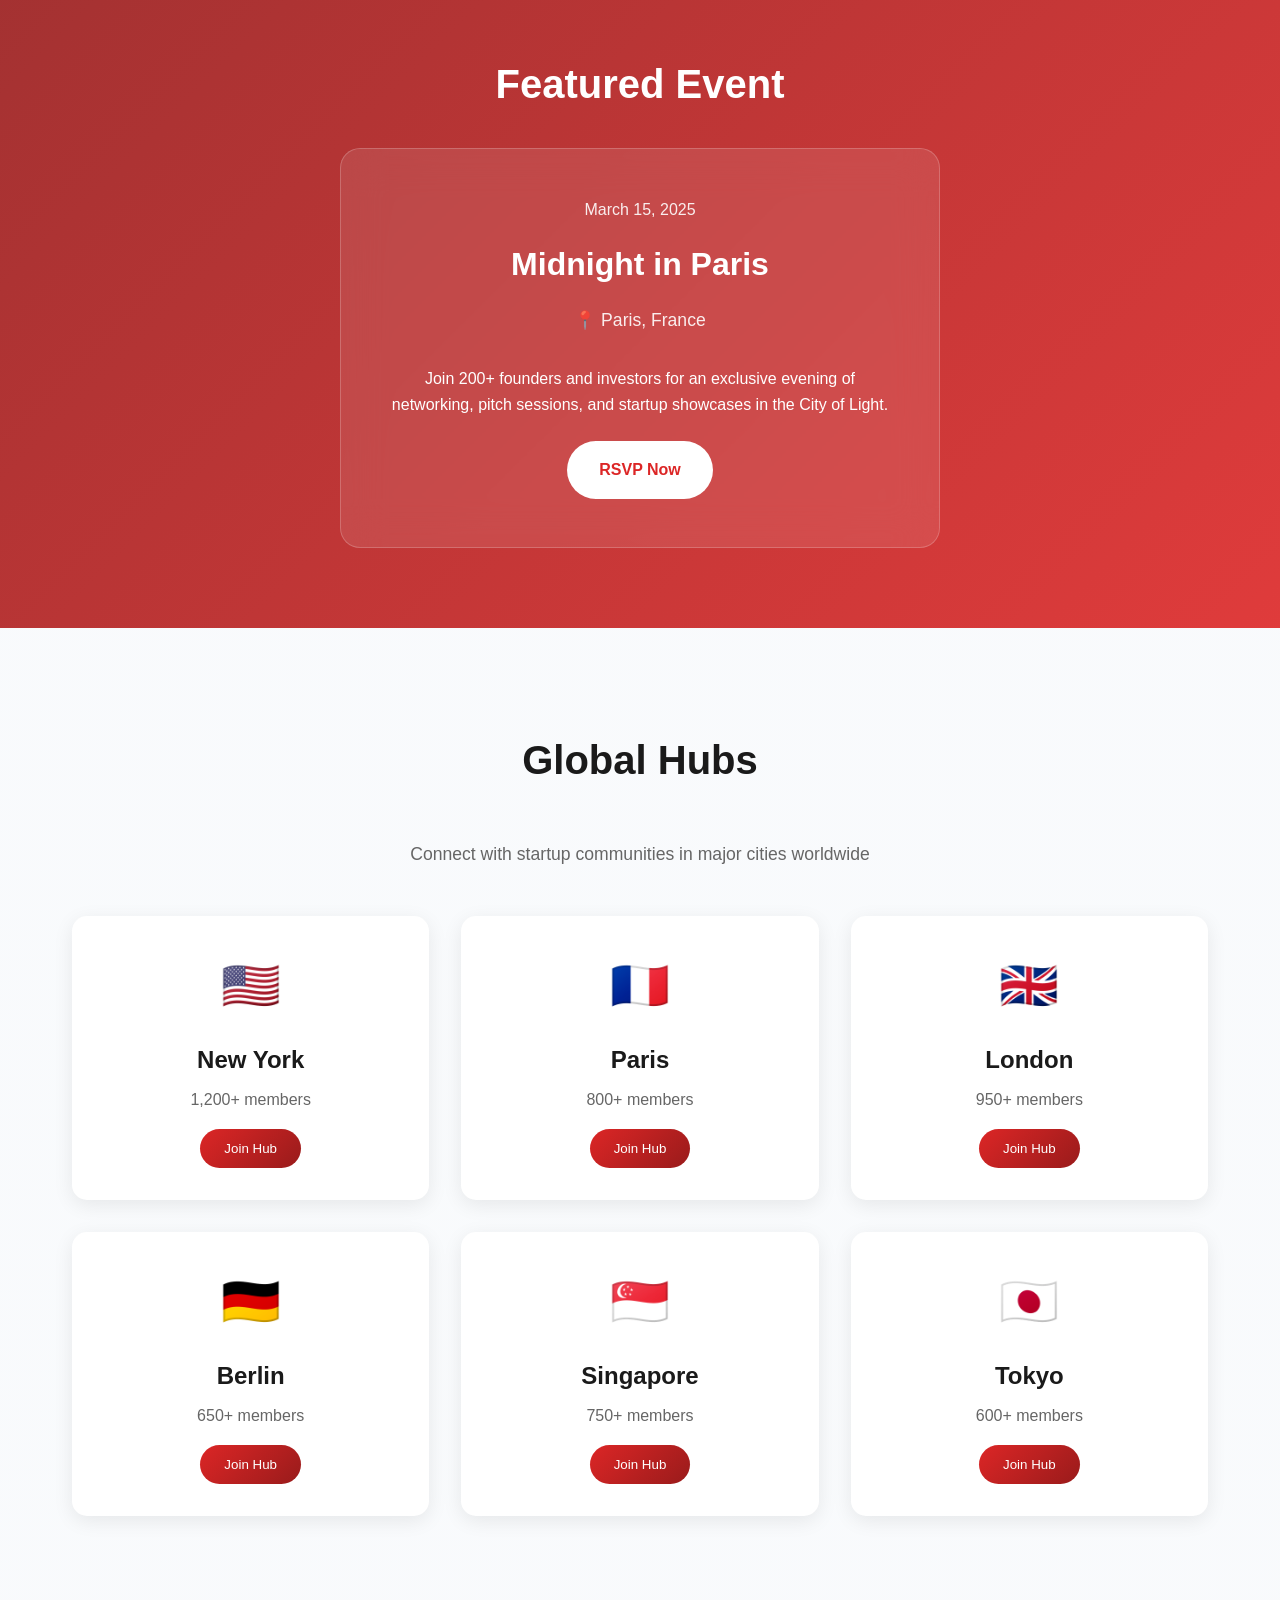
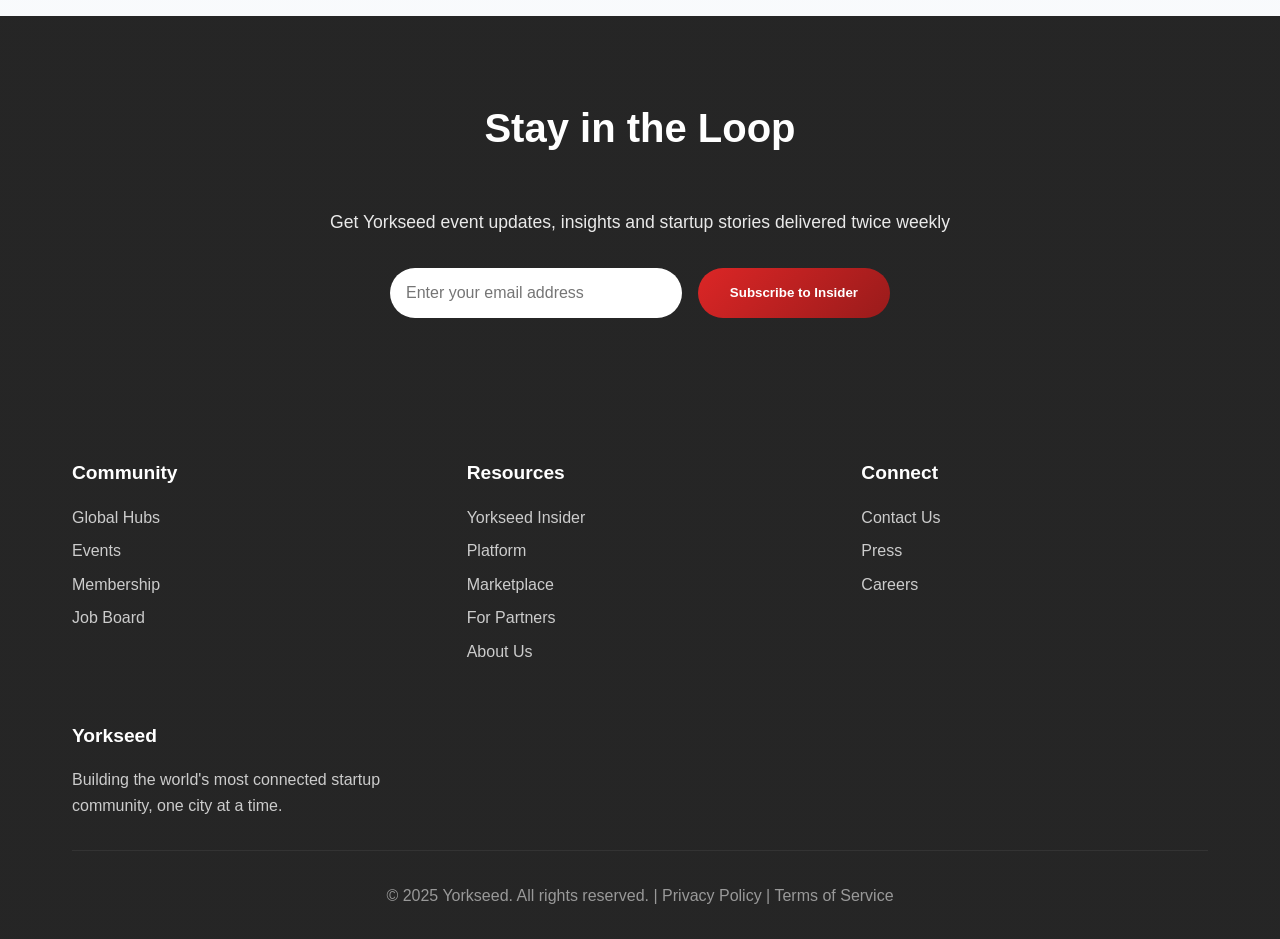
==== commit bb9868c9: "Update index.html" ====
--- a/index.html
+++ b/index.html
@@ -867,6 +867,6 @@
             }
         });
     </script>
-
+<script src="auth.js"></script>
 </body>
 </html>
